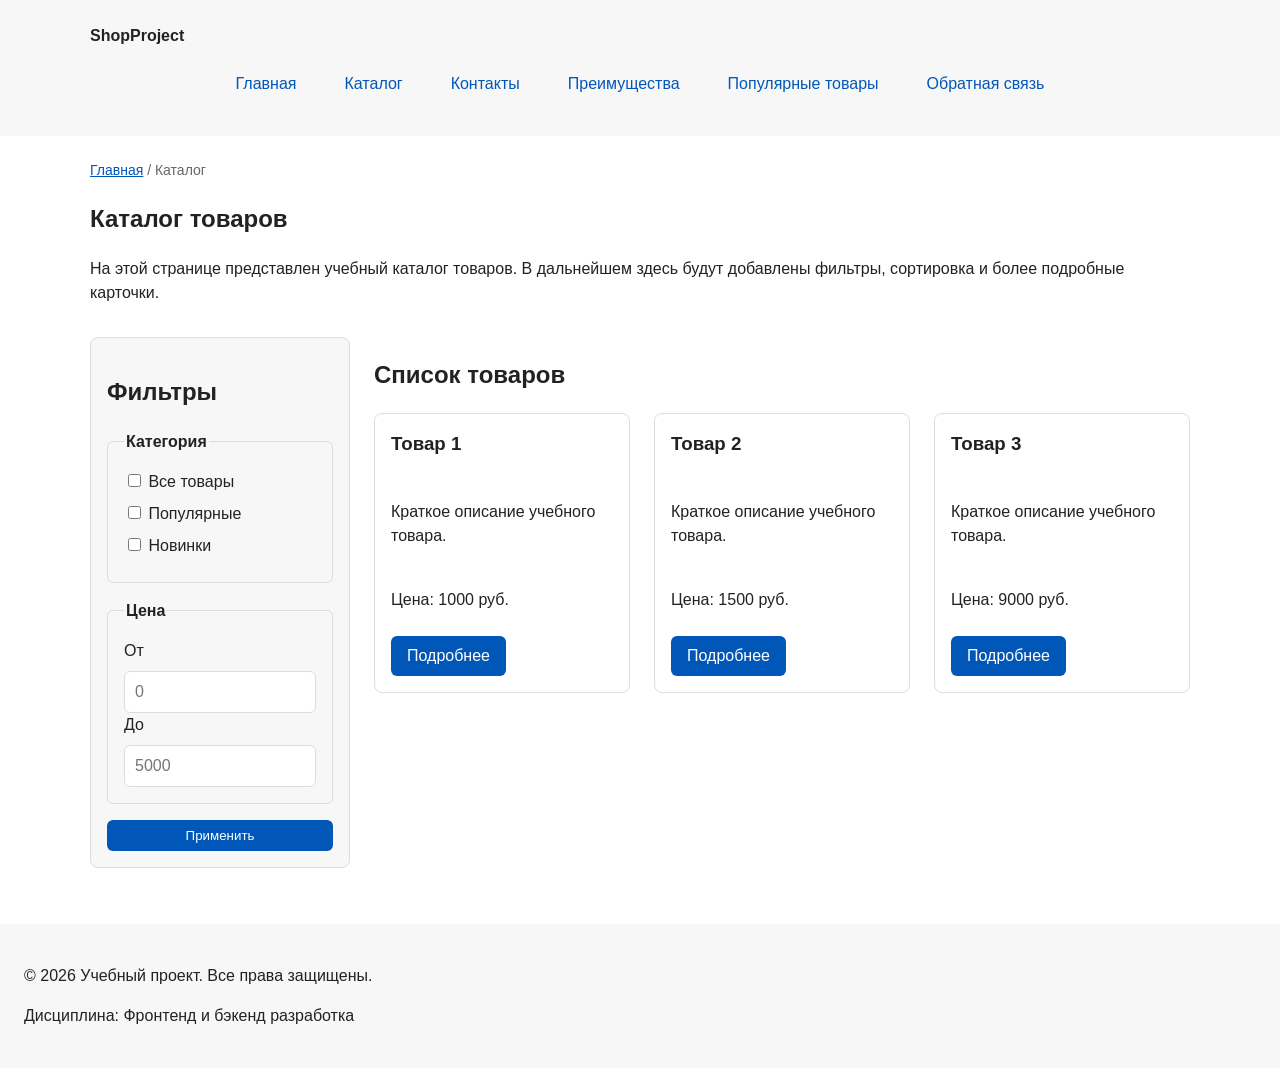
==== catalog.html @ d5ab9c51 "b6 completed" ====
<!doctype html>
<html lang="ru">
  <head>
    <meta charset="UTF-8" />
    <meta name="viewport" content="width=device-width, initial-scale=1.0" />
    <meta
      name="description"
      content="Каталог товаров учебного интернет-магазина."
    />
    <title>Каталог товаров — Учебный интернет-магазин</title>
    <link rel="stylesheet" href="css/style.css" />
  </head>
  <body>
    <header>
      <div class="site-header">
        <a class="site-logo" href="index.html">ShopProject</a>

        <nav class="site-nav" aria-label="Основная навигация">
          <ul class="site-nav__list">
            <li><a href="index.html">Главная</a></li>
            <li><a href="catalog.html">Каталог</a></li>
            <li><a href="contacts.html">Контакты</a></li>
            <li><a href="index.html#advantages">Преимущества</a></li>
            <li><a href="index.html#popular">Популярные товары</a></li>
            <li><a href="index.html#contacts">Обратная связь</a></li>
          </ul>
        </nav>
      </div>
    </header>

    <main>
      <nav class="breadcrumbs" aria-label="Хлебные крошки">
        <a href="index.html">Главная</a>
        <span>Каталог</span>
      </nav>

      <section class="section">
        <h1>Каталог товаров</h1>
        <p>
          На этой странице представлен учебный каталог товаров. В дальнейшем
          здесь будут добавлены фильтры, сортировка и более подробные карточки.
        </p>
      </section>

      <section class="catalog-layout">
        <aside class="catalog-filters">
          <h2>Фильтры</h2>

          <form class="filters-form" action="#" method="get">
            <fieldset>
              <legend>Категория</legend>

              <label>
                <input type="checkbox" name="category" value="all" />
                Все товары
              </label>

              <label>
                <input type="checkbox" name="category" value="popular" />
                Популярные
              </label>

              <label>
                <input type="checkbox" name="category" value="new" />
                Новинки
              </label>
            </fieldset>

            <fieldset>
              <legend>Цена</legend>

              <label for="price-from">От</label>
              <input
                id="price-from"
                name="price-from"
                type="number"
                min="0"
                placeholder="0"
              />

              <label for="price-to">До</label>
              <input
                id="price-to"
                name="price-to"
                type="number"
                min="0"
                placeholder="5000"
              />
            </fieldset>

            <button class="button" type="submit">Применить</button>
          </form>
        </aside>

        <section class="catalog-products">
          <h2>Список товаров</h2>

          <div class="products-grid">
            <article class="product-card">
              <h3>Товар 1</h3>
              <p>Краткое описание учебного товара.</p>
              <p>Цена: 1000 руб.</p>
              <a class="button" href="index.html#popular">Подробнее</a>
            </article>

            <article class="product-card">
              <h3>Товар 2</h3>
              <p>Краткое описание учебного товара.</p>
              <p>Цена: 1500 руб.</p>
              <a class="button" href="index.html#popular">Подробнее</a>
            </article>

            <article class="product-card">
              <h3>Товар 3</h3>
              <p>Краткое описание учебного товара.</p>
              <p>Цена: 9000 руб.</p>
              <a class="button" href="index.html#popular">Подробнее</a>
            </article>
          </div>
        </section>
      </section>
    </main>

    <footer>
      <p>&copy; 2026 Учебный проект. Все права защищены.</p>
      <p>Дисциплина: Фронтенд и бэкенд разработка</p>
    </footer>
  </body>
</html>
---- css/style.css ----
/* ===============================
   1. Переменные проекта
   =============================== */
:root {
  /* Основные цвета проекта */
  --color-bg: #ffffff;
  --color-text: #222222;
  --color-muted: #666666;
  --color-primary: #0057b8;
  --color-primary-dark: #003f86;
  --color-border: #dddddd;
  --color-surface: #f7f7f7;
  --color-surface-accent: #eef5ff;
  --color-danger: #b00020;
  --color-success: #168a2f;
  --color-success-bg: #eefaf0;
  --color-white: #ffffff;

  /* Отступы */
  --space-xs: 4px;
  --space-sm: 8px;
  --space-md: 16px;
  --space-lg: 24px;
  --space-xl: 32px;

  /* Скругления */
  --radius-sm: 6px;
  --radius-md: 8px;
  --radius-lg: 12px;

  /* Размеры */
  --container-width: 1100px;
}
/* ===============================
   2. Базовые стили
   =============================== */

* {
  box-sizing: border-box;
}

body {
  margin: 0;
  font-family: Arial, sans-serif;
  line-height: 1.5;
  color: var(--color-text);
  background-color: var(--color-bg);
}

html {
  scroll-behavior: smooth;
}

/* ===============================
   3. Общие элементы интерфейса
   =============================== */
header,
main,
footer {
  padding: var(--space-lg);
}

header,
footer {
  background-color: var(--color-surface);
}

a {
  color: var(--color-primary);
}

a:hover {
  color: var(--color-primary-dark);
}

a:focus-visible {
  outline: 2px solid var(--color-primary);
  outline-offset: 3px;
}

.button {
  display: inline-block;
  padding: var(--space-sm) var(--space-md);
  color: var(--color-white);
  background-color: var(--color-primary);
  text-decoration: none;
  border: none;
  border-radius: var(--radius-sm);
  cursor: pointer;
}

.button:hover {
  background-color: var(--color-primary-dark);
}

.button:focus-visible {
  outline: 2px solid var(--color-primary);
  outline-offset: 3px;
}

.button:disabled {
  opacity: 0.6;
  cursor: not-allowed;
}

.site-header {
  max-width: var(--container-width);
  margin: 0 auto;
  border-radius: var(--radius-lg);
}

.site-logo {
  font-weight: bold;
  text-decoration: none;
  color: var(--color-text);
}

.site-nav__list {
  display: flex;
  flex-wrap: wrap;
  justify-content: center;
  align-items: center;
  gap: var(--space-md);
  padding: 0;
  margin: var(--space-md) 0 0;
  list-style: none;
}

.site-nav__list li {
  margin-bottom: var(--space-sm);
}

.site-nav__list a {
  display: inline-block;
  padding: var(--space-sm) var(--space-md);
  color: var(--color-primary);
  text-decoration: none;
  border-radius: var(--radius-sm);
}

.site-nav__list a:hover {
  color: var(--color-white);
  background-color: var(--color-primary);
}

.breadcrumbs {
  max-width: var(--container-width);
  margin: 0 auto var(--space-md);
  font-size: 14px;
  color: var(--color-muted);
}

.breadcrumbs a {
  color: var(--color-primary);
}

.breadcrumbs span::before {
  content: " / ";
  color: var(--color-muted);
}

:target {
  outline: 2px dashed var(--color-primary);
  outline-offset: 4px;
}

.products-grid {
  display: grid;
  grid-template-columns: repeat(3, 1fr);
  gap: var(--space-lg);
}

/* ===============================
   4. Компоненты страницы
   =============================== */
.hero {
  max-width: var(--container-width);
  margin: 0 auto var(--space-xl);
  padding: var(--space-xl) var(--space-lg);
  background-color: var(--color-surface-accent);
  border-radius: var(--radius-lg);
}

.section {
  max-width: var(--container-width);
  margin: 0 auto var(--space-xl);
}

.section h2 {
  margin-top: 0;
}

.product-card {
  display: flex;
  flex-direction: column;
  gap: var(--space-sm);
  margin-bottom: 0;
  padding: var(--space-md);
  border: 1px solid var(--color-border);
  border-radius: var(--radius-md);
  background-color: var(--color-bg);
}

.product-card .button {
  margin-top: auto;
  align-self: flex-start;
}

.product-card:hover {
  border-color: var(--color-primary);
}

.product-card h3 {
  margin-top: 0;
}

.aside-info {
  max-width: var(--container-width);
  margin: 0 auto var(--space-xl);
  padding: var(--space-md);
  border-left: 4px solid var(--color-primary);
  background-color: var(--color-surface);
}

.catalog-layout {
  max-width: var(--container-width);
  margin: 0 auto var(--space-xl);
  display: grid;
  grid-template-columns: 260px 1fr;
  grid-template-areas: "filters products";
  gap: var(--space-lg);
}

.catalog-filters {
  grid-area: filters;
  padding: var(--space-md);
  border: 1px solid var(--color-border);
  border-radius: var(--radius-md);
  background-color: var(--color-surface);
}

.catalog-products {
  grid-area: products;
}

.filters-form {
  display: grid;
  gap: var(--space-md);
}

.filters-form fieldset {
  margin: 0;
  padding: var(--space-md);
  border: 1px solid var(--color-border);
  border-radius: var(--radius-sm);
}

.filters-form legend {
  font-weight: 700;
}

.filters-form label {
  display: block;
  margin-bottom: var(--space-sm);
}

.filters-form input[type="number"] {
  width: 100%;
  padding: 8px 10px;
  border: 1px solid var(--color-border);
  border-radius: var(--radius-sm);
  font: inherit;
}
/* ===============================
   5. Форма и модальное окно
   =============================== */

.order-dialog {
  width: min(100% - 32px, 560px);
  padding: var(--space-lg);
  border: none;
  border-radius: var(--radius-lg);
}

.order-dialog::backdrop {
  background-color: rgba(0, 0, 0, 0.5);
}

.form-field {
  margin-bottom: var(--space-md);
}

.form-field label {
  display: block;
  margin-bottom: var(--space-xs);
}

.form-field input,
.form-field select,
.form-field textarea {
  width: 100%;
  padding: 10px 12px;
  border: 1px solid var(--color-border);
  border-radius: var(--radius-sm);
  font: inherit;
}

.form-field input[type="checkbox"] {
  width: auto;
}

.form-field small {
  display: block;
  margin-top: var(--space-xs);
  color: var(--color-muted);
}

.form-field input:hover,
.form-field select:hover,
.form-field textarea:hover {
  border-color: var(--color-primary);
}

.form-field input:focus-visible,
.form-field select:focus-visible,
.form-field textarea:focus-visible,
.form-actions button:focus-visible {
  outline: 2px solid var(--color-primary);
  outline-offset: 3px;
}

[aria-invalid="true"] {
  border-color: var(--color-danger);
}

.success-message {
  max-width: var(--container-width);
  margin: var(--space-lg) auto;
  padding: var(--space-md);
  border-left: 4px solid var(--color-success);
  background-color: var(--color-success-bg);
}
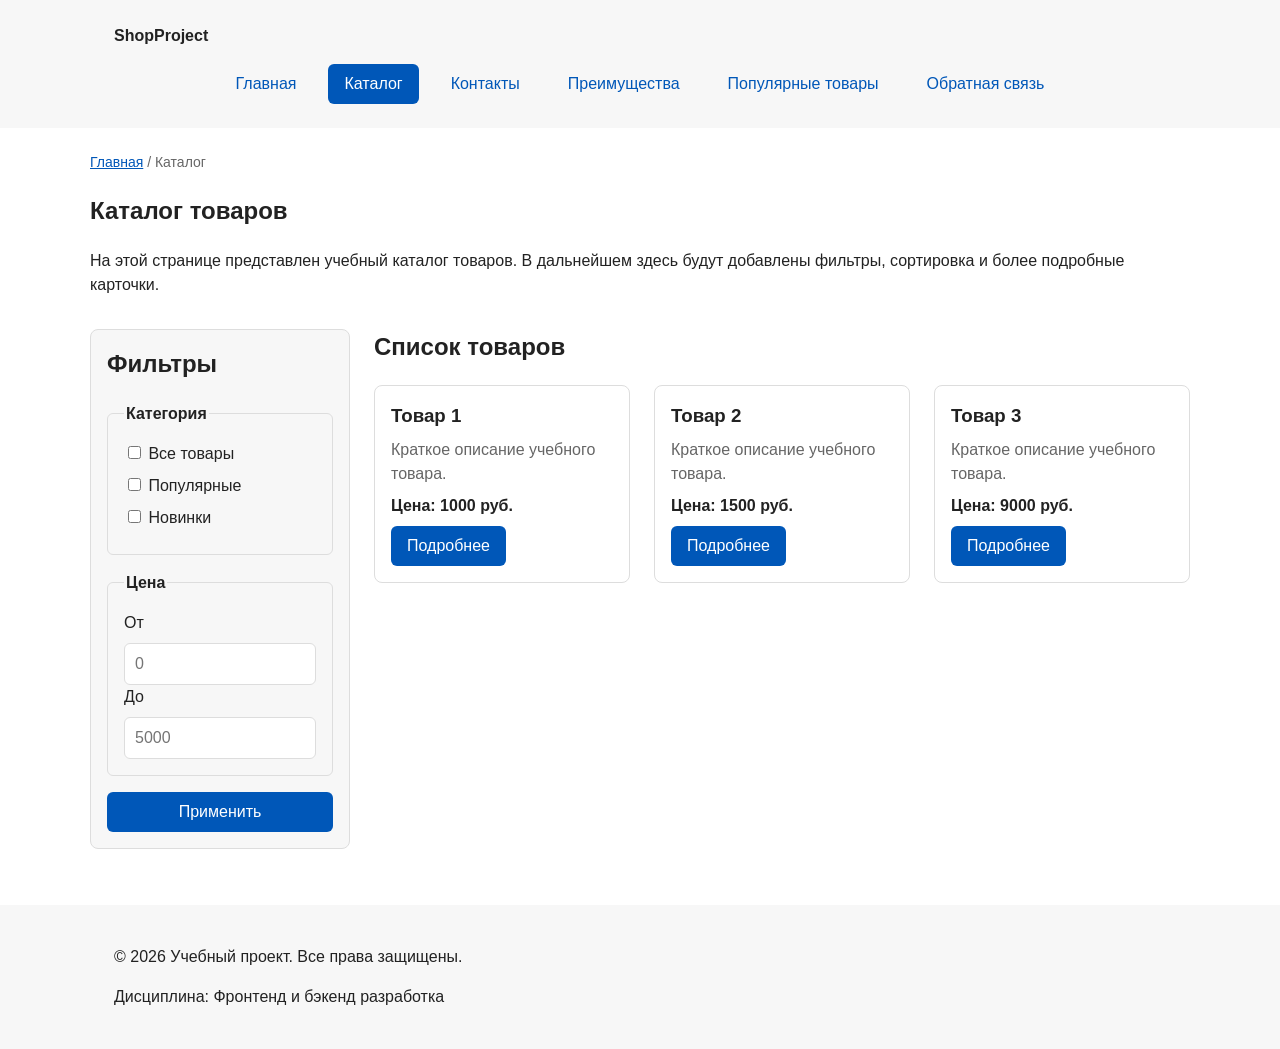
==== commit f17dc317: "b7 completed" ====
--- a/catalog.html
+++ b/catalog.html
@@ -11,27 +11,51 @@
     <link rel="stylesheet" href="css/style.css" />
   </head>
   <body>
-    <header>
-      <div class="site-header">
-        <a class="site-logo" href="index.html">ShopProject</a>
+    <header class="site-header">
+      <div class="site-header__inner">
+        <a class="site-header__logo" href="index.html">ShopProject</a>
 
         <nav class="site-nav" aria-label="Основная навигация">
           <ul class="site-nav__list">
-            <li><a href="index.html">Главная</a></li>
-            <li><a href="catalog.html">Каталог</a></li>
-            <li><a href="contacts.html">Контакты</a></li>
-            <li><a href="index.html#advantages">Преимущества</a></li>
-            <li><a href="index.html#popular">Популярные товары</a></li>
-            <li><a href="index.html#contacts">Обратная связь</a></li>
+            <li class="site-nav__item">
+              <a class="site-nav__link" href="index.html">Главная</a>
+            </li>
+            <li class="site-nav__item">
+              <a
+                class="site-nav__link site-nav__link--active"
+                href="catalog.html"
+                aria-current="page"
+                >Каталог</a
+              >
+            </li>
+            <li class="site-nav__item">
+              <a class="site-nav__link" href="contacts.html">Контакты</a>
+            </li>
+            <li class="site-nav__item">
+              <a class="site-nav__link" href="index.html#advantages"
+                >Преимущества</a
+              >
+            </li>
+            <li class="site-nav__item">
+              <a class="site-nav__link" href="index.html#popular"
+                >Популярные товары</a
+              >
+            </li>
+            <li class="site-nav__item">
+              <a class="site-nav__link" href="index.html#contacts"
+                >Обратная связь</a
+              >
+            </li>
           </ul>
         </nav>
       </div>
     </header>
 
     <main>
+      <!-- Блок breadcrumbs -->
       <nav class="breadcrumbs" aria-label="Хлебные крошки">
-        <a href="index.html">Главная</a>
-        <span>Каталог</span>
+        <a class="breadcrumbs__link" href="index.html">Главная</a>
+        <span class="breadcrumbs__current">Каталог</span>
       </nav>
 
       <section class="section">
@@ -42,35 +66,38 @@
         </p>
       </section>
 
+      <!-- Блок catalog-layout -->
       <section class="catalog-layout">
+        <!-- Блок catalog-filters -->
         <aside class="catalog-filters">
-          <h2>Фильтры</h2>
+          <h2 class="catalog-filters__title">Фильтры</h2>
 
-          <form class="filters-form" action="#" method="get">
-            <fieldset>
-              <legend>Категория</legend>
+          <form class="catalog-filters__form" action="#" method="get">
+            <fieldset class="catalog-filters__group">
+              <legend class="catalog-filters__legend">Категория</legend>
 
-              <label>
+              <label class="catalog-filters__label">
                 <input type="checkbox" name="category" value="all" />
                 Все товары
               </label>
 
-              <label>
+              <label class="catalog-filters__label">
                 <input type="checkbox" name="category" value="popular" />
                 Популярные
               </label>
 
-              <label>
+              <label class="catalog-filters__label">
                 <input type="checkbox" name="category" value="new" />
                 Новинки
               </label>
             </fieldset>
 
-            <fieldset>
-              <legend>Цена</legend>
+            <fieldset class="catalog-filters__group">
+              <legend class="catalog-filters__legend">Цена</legend>
 
-              <label for="price-from">От</label>
+              <label class="catalog-filters__label" for="price-from">От</label>
               <input
+                class="catalog-filters__input"
                 id="price-from"
                 name="price-from"
                 type="number"
@@ -78,8 +105,9 @@
                 placeholder="0"
               />
 
-              <label for="price-to">До</label>
+              <label class="catalog-filters__label" for="price-to">До</label>
               <input
+                class="catalog-filters__input"
                 id="price-to"
                 name="price-to"
                 type="number"
@@ -88,42 +116,64 @@
               />
             </fieldset>
 
-            <button class="button" type="submit">Применить</button>
+            <button class="button button--primary" type="submit">
+              Применить
+            </button>
           </form>
         </aside>
 
         <section class="catalog-products">
-          <h2>Список товаров</h2>
+          <h2 class="section__title">Список товаров</h2>
 
           <div class="products-grid">
             <article class="product-card">
-              <h3>Товар 1</h3>
-              <p>Краткое описание учебного товара.</p>
-              <p>Цена: 1000 руб.</p>
-              <a class="button" href="index.html#popular">Подробнее</a>
+              <h3 class="product-card__title">Товар 1</h3>
+              <p class="product-card__description">
+                Краткое описание учебного товара.
+              </p>
+              <p class="product-card__price">Цена: 1000 руб.</p>
+              <a
+                class="button button--primary product-card__button"
+                href="index.html#popular"
+                >Подробнее</a
+              >
             </article>
 
             <article class="product-card">
-              <h3>Товар 2</h3>
-              <p>Краткое описание учебного товара.</p>
-              <p>Цена: 1500 руб.</p>
-              <a class="button" href="index.html#popular">Подробнее</a>
+              <h3 class="product-card__title">Товар 2</h3>
+              <p class="product-card__description">
+                Краткое описание учебного товара.
+              </p>
+              <p class="product-card__price">Цена: 1500 руб.</p>
+              <a
+                class="button button--primary product-card__button"
+                href="index.html#popular"
+                >Подробнее</a
+              >
             </article>
 
             <article class="product-card">
-              <h3>Товар 3</h3>
-              <p>Краткое описание учебного товара.</p>
-              <p>Цена: 9000 руб.</p>
-              <a class="button" href="index.html#popular">Подробнее</a>
+              <h3 class="product-card__title">Товар 3</h3>
+              <p class="product-card__description">
+                Краткое описание учебного товара.
+              </p>
+              <p class="product-card__price">Цена: 9000 руб.</p>
+              <a
+                class="button button--primary product-card__button"
+                href="index.html#popular"
+                >Подробнее</a
+              >
             </article>
           </div>
         </section>
       </section>
     </main>
 
-    <footer>
-      <p>&copy; 2026 Учебный проект. Все права защищены.</p>
-      <p>Дисциплина: Фронтенд и бэкенд разработка</p>
+    <footer class="site-footer">
+      <div class="site-footer__inner">
+        <p>&copy; 2026 Учебный проект. Все права защищены.</p>
+        <p>Дисциплина: Фронтенд и бэкенд разработка</p>
+      </div>
     </footer>
   </body>
 </html>
--- a/css/style.css
+++ b/css/style.css
@@ -31,12 +31,16 @@
   /* Размеры */
   --container-width: 1100px;
 }
+
 /* ===============================
    2. Базовые стили
    =============================== */
-
 * {
   box-sizing: border-box;
+}
+
+html {
+  scroll-behavior: smooth;
 }
 
 body {
@@ -47,22 +51,8 @@
   background-color: var(--color-bg);
 }
 
-html {
-  scroll-behavior: smooth;
-}
-
-/* ===============================
-   3. Общие элементы интерфейса
-   =============================== */
-header,
-main,
-footer {
+main {
   padding: var(--space-lg);
-}
-
-header,
-footer {
-  background-color: var(--color-surface);
 }
 
 a {
@@ -78,19 +68,47 @@
   outline-offset: 3px;
 }
 
+:target {
+  outline: 2px dashed var(--color-primary);
+  outline-offset: 4px;
+}
+
+[aria-invalid="true"] {
+  border-color: var(--color-danger);
+}
+
+/* ===============================
+   3. Блок button
+   =============================== */
 .button {
   display: inline-block;
   padding: var(--space-sm) var(--space-md);
+  border: none;
+  border-radius: var(--radius-sm);
+  font: inherit;
+  text-decoration: none;
+  cursor: pointer;
+}
+
+.button--primary {
   color: var(--color-white);
   background-color: var(--color-primary);
-  text-decoration: none;
-  border: none;
-  border-radius: var(--radius-sm);
-  cursor: pointer;
-}
-
-.button:hover {
+}
+
+.button--primary:hover {
+  color: var(--color-white);
   background-color: var(--color-primary-dark);
+}
+
+.button--secondary {
+  color: var(--color-primary);
+  background-color: transparent;
+  border: 1px solid var(--color-primary);
+}
+
+.button--secondary:hover {
+  color: var(--color-white);
+  background-color: var(--color-primary);
 }
 
 .button:focus-visible {
@@ -98,23 +116,35 @@
   outline-offset: 3px;
 }
 
-.button:disabled {
+.button:disabled,
+.button--disabled {
   opacity: 0.6;
   cursor: not-allowed;
 }
 
+/* ===============================
+   4. Блок site-header
+   =============================== */
 .site-header {
+  background-color: var(--color-surface);
+}
+
+.site-header__inner {
   max-width: var(--container-width);
   margin: 0 auto;
+  padding: var(--space-lg);
   border-radius: var(--radius-lg);
 }
 
-.site-logo {
-  font-weight: bold;
+.site-header__logo {
+  font-weight: 700;
+  color: var(--color-text);
   text-decoration: none;
-  color: var(--color-text);
-}
-
+}
+
+/* ===============================
+   5. Блок site-nav
+   =============================== */
 .site-nav__list {
   display: flex;
   flex-wrap: wrap;
@@ -126,11 +156,7 @@
   list-style: none;
 }
 
-.site-nav__list li {
-  margin-bottom: var(--space-sm);
-}
-
-.site-nav__list a {
+.site-nav__link {
   display: inline-block;
   padding: var(--space-sm) var(--space-md);
   color: var(--color-primary);
@@ -138,11 +164,24 @@
   border-radius: var(--radius-sm);
 }
 
-.site-nav__list a:hover {
+.site-nav__link:hover {
   color: var(--color-white);
   background-color: var(--color-primary);
 }
 
+.site-nav__link:focus-visible {
+  outline: 2px solid var(--color-primary);
+  outline-offset: 3px;
+}
+
+.site-nav__link--active {
+  color: var(--color-white);
+  background-color: var(--color-primary);
+}
+
+/* ===============================
+   6. Блок breadcrumbs
+   =============================== */
 .breadcrumbs {
   max-width: var(--container-width);
   margin: 0 auto var(--space-md);
@@ -150,20 +189,50 @@
   color: var(--color-muted);
 }
 
-.breadcrumbs a {
+.breadcrumbs__link {
   color: var(--color-primary);
 }
 
-.breadcrumbs span::before {
+.breadcrumbs__current::before {
   content: " / ";
   color: var(--color-muted);
 }
 
-:target {
-  outline: 2px dashed var(--color-primary);
-  outline-offset: 4px;
-}
-
+/* ===============================
+   7. Блоки страницы: hero, section, aside-info
+   =============================== */
+.hero {
+  max-width: var(--container-width);
+  margin: 0 auto var(--space-xl);
+  padding: var(--space-xl) var(--space-lg);
+  background-color: var(--color-surface-accent);
+  border-radius: var(--radius-lg);
+}
+
+.section {
+  max-width: var(--container-width);
+  margin: 0 auto var(--space-xl);
+}
+
+.section__title {
+  margin-top: 0;
+}
+
+.aside-info {
+  max-width: var(--container-width);
+  margin: 0 auto var(--space-xl);
+  padding: var(--space-md);
+  border-left: 4px solid var(--color-primary);
+  background-color: var(--color-surface);
+}
+
+.aside-info__title {
+  margin-top: 0;
+}
+
+/* ===============================
+   8. Блок products-grid
+   =============================== */
 .products-grid {
   display: grid;
   grid-template-columns: repeat(3, 1fr);
@@ -171,57 +240,57 @@
 }
 
 /* ===============================
-   4. Компоненты страницы
-   =============================== */
-.hero {
-  max-width: var(--container-width);
-  margin: 0 auto var(--space-xl);
-  padding: var(--space-xl) var(--space-lg);
-  background-color: var(--color-surface-accent);
-  border-radius: var(--radius-lg);
-}
-
-.section {
-  max-width: var(--container-width);
-  margin: 0 auto var(--space-xl);
-}
-
-.section h2 {
-  margin-top: 0;
-}
-
+   9. Блок product-card
+   =============================== */
 .product-card {
   display: flex;
   flex-direction: column;
   gap: var(--space-sm);
-  margin-bottom: 0;
   padding: var(--space-md);
   border: 1px solid var(--color-border);
   border-radius: var(--radius-md);
   background-color: var(--color-bg);
 }
 
-.product-card .button {
+.product-card:hover {
+  border-color: var(--color-primary);
+}
+
+.product-card--featured {
+  border-color: var(--color-primary);
+}
+
+.product-card--discount {
+  border-color: var(--color-danger);
+}
+
+.product-card__title {
+  margin: 0;
+  color: var(--color-text);
+}
+
+.product-card__description {
+  margin: 0;
+  color: var(--color-muted);
+}
+
+.product-card__price {
+  margin: 0;
+  font-weight: 700;
+}
+
+.product-card--discount .product-card__price {
+  color: var(--color-danger);
+}
+
+.product-card__button {
   margin-top: auto;
   align-self: flex-start;
 }
 
-.product-card:hover {
-  border-color: var(--color-primary);
-}
-
-.product-card h3 {
-  margin-top: 0;
-}
-
-.aside-info {
-  max-width: var(--container-width);
-  margin: 0 auto var(--space-xl);
-  padding: var(--space-md);
-  border-left: 4px solid var(--color-primary);
-  background-color: var(--color-surface);
-}
-
+/* ===============================
+   10. Блок catalog-layout и catalog-filters
+   =============================== */
 .catalog-layout {
   max-width: var(--container-width);
   margin: 0 auto var(--space-xl);
@@ -239,42 +308,46 @@
   background-color: var(--color-surface);
 }
 
-.catalog-products {
-  grid-area: products;
-}
-
-.filters-form {
+.catalog-filters__title {
+  margin-top: 0;
+}
+
+.catalog-filters__form {
   display: grid;
   gap: var(--space-md);
 }
 
-.filters-form fieldset {
+.catalog-filters__group {
   margin: 0;
   padding: var(--space-md);
   border: 1px solid var(--color-border);
   border-radius: var(--radius-sm);
 }
 
-.filters-form legend {
+.catalog-filters__legend {
   font-weight: 700;
 }
 
-.filters-form label {
+.catalog-filters__label {
   display: block;
   margin-bottom: var(--space-sm);
 }
 
-.filters-form input[type="number"] {
+.catalog-filters__input {
   width: 100%;
   padding: 8px 10px;
   border: 1px solid var(--color-border);
   border-radius: var(--radius-sm);
   font: inherit;
 }
-/* ===============================
-   5. Форма и модальное окно
-   =============================== */
-
+
+.catalog-products {
+  grid-area: products;
+}
+
+/* ===============================
+   11. Блок order-dialog
+   =============================== */
 .order-dialog {
   width: min(100% - 32px, 560px);
   padding: var(--space-lg);
@@ -286,18 +359,25 @@
   background-color: rgba(0, 0, 0, 0.5);
 }
 
-.form-field {
+.order-dialog__title {
+  margin-top: 0;
+}
+
+/* ===============================
+   12. Блок order-form
+   =============================== */
+.order-form__field {
   margin-bottom: var(--space-md);
 }
 
-.form-field label {
+.order-form__label {
   display: block;
   margin-bottom: var(--space-xs);
 }
 
-.form-field input,
-.form-field select,
-.form-field textarea {
+.order-form__input,
+.order-form__select,
+.order-form__textarea {
   width: 100%;
   padding: 10px 12px;
   border: 1px solid var(--color-border);
@@ -305,34 +385,38 @@
   font: inherit;
 }
 
-.form-field input[type="checkbox"] {
+.order-form__input[type="checkbox"] {
   width: auto;
 }
 
-.form-field small {
+.order-form__hint {
   display: block;
   margin-top: var(--space-xs);
   color: var(--color-muted);
 }
 
-.form-field input:hover,
-.form-field select:hover,
-.form-field textarea:hover {
+.order-form__input:hover,
+.order-form__select:hover,
+.order-form__textarea:hover {
   border-color: var(--color-primary);
 }
 
-.form-field input:focus-visible,
-.form-field select:focus-visible,
-.form-field textarea:focus-visible,
-.form-actions button:focus-visible {
+.order-form__input:focus-visible,
+.order-form__select:focus-visible,
+.order-form__textarea:focus-visible {
   outline: 2px solid var(--color-primary);
   outline-offset: 3px;
 }
 
-[aria-invalid="true"] {
-  border-color: var(--color-danger);
-}
-
+.order-form__actions {
+  display: flex;
+  gap: var(--space-md);
+  margin-top: var(--space-lg);
+}
+
+/* ===============================
+   13. Блок success-message
+   =============================== */
 .success-message {
   max-width: var(--container-width);
   margin: var(--space-lg) auto;
@@ -340,3 +424,16 @@
   border-left: 4px solid var(--color-success);
   background-color: var(--color-success-bg);
 }
+
+/* ===============================
+   14. Блок site-footer
+   =============================== */
+.site-footer {
+  background-color: var(--color-surface);
+}
+
+.site-footer__inner {
+  max-width: var(--container-width);
+  margin: 0 auto;
+  padding: var(--space-lg);
+}
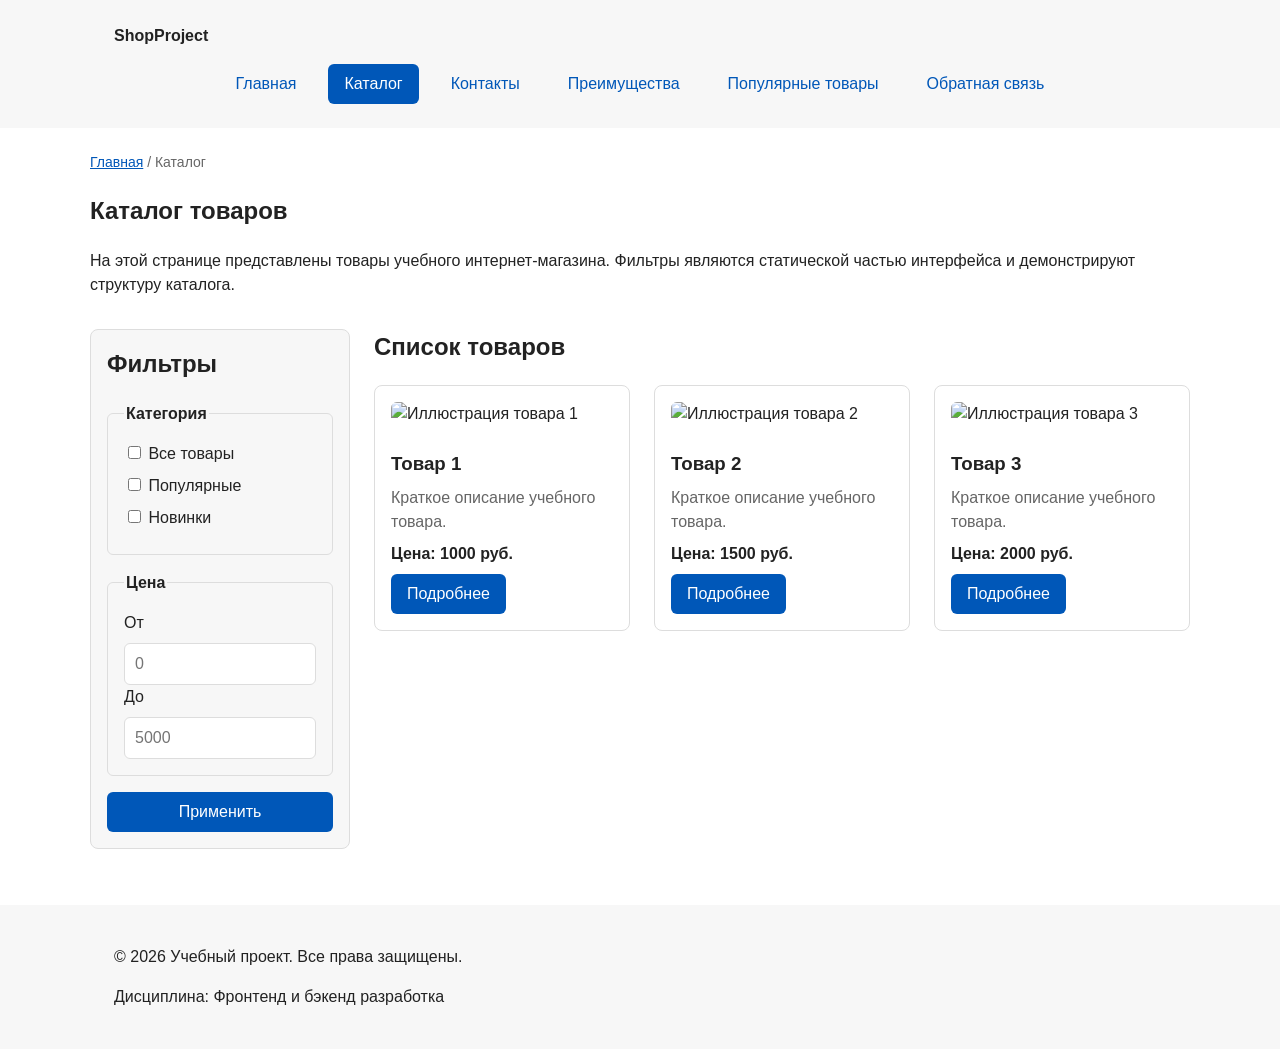
==== commit 318f548f: "b8 completed" ====
--- a/catalog.html
+++ b/catalog.html
@@ -37,7 +37,7 @@
               >
             </li>
             <li class="site-nav__item">
-              <a class="site-nav__link" href="index.html#popular"
+              <a class="site-nav__link" href="product.html"
                 >Популярные товары</a
               >
             </li>
@@ -61,8 +61,9 @@
       <section class="section">
         <h1>Каталог товаров</h1>
         <p>
-          На этой странице представлен учебный каталог товаров. В дальнейшем
-          здесь будут добавлены фильтры, сортировка и более подробные карточки.
+          На этой странице представлены товары учебного интернет-магазина.
+          Фильтры являются статической частью интерфейса и демонстрируют
+          структуру каталога.
         </p>
       </section>
 
@@ -127,6 +128,11 @@
 
           <div class="products-grid">
             <article class="product-card">
+              <img
+                class="product-card__image"
+                src="images/product-1.svg"
+                alt="Иллюстрация товара 1"
+              />
               <h3 class="product-card__title">Товар 1</h3>
               <p class="product-card__description">
                 Краткое описание учебного товара.
@@ -134,12 +140,17 @@
               <p class="product-card__price">Цена: 1000 руб.</p>
               <a
                 class="button button--primary product-card__button"
-                href="index.html#popular"
+                href="product.html"
                 >Подробнее</a
               >
             </article>
 
             <article class="product-card">
+              <img
+                class="product-card__image"
+                src="images/product-2.svg"
+                alt="Иллюстрация товара 2"
+              />
               <h3 class="product-card__title">Товар 2</h3>
               <p class="product-card__description">
                 Краткое описание учебного товара.
@@ -147,20 +158,25 @@
               <p class="product-card__price">Цена: 1500 руб.</p>
               <a
                 class="button button--primary product-card__button"
-                href="index.html#popular"
+                href="product.html"
                 >Подробнее</a
               >
             </article>
 
             <article class="product-card">
+              <img
+                class="product-card__image"
+                src="images/product-3.svg"
+                alt="Иллюстрация товара 3"
+              />
               <h3 class="product-card__title">Товар 3</h3>
               <p class="product-card__description">
                 Краткое описание учебного товара.
               </p>
-              <p class="product-card__price">Цена: 9000 руб.</p>
+              <p class="product-card__price">Цена: 2000 руб.</p>
               <a
                 class="button button--primary product-card__button"
-                href="index.html#popular"
+                href="product.html"
                 >Подробнее</a
               >
             </article>
--- a/css/style.css
+++ b/css/style.css
@@ -437,3 +437,194 @@
   margin: 0 auto;
   padding: var(--space-lg);
 }
+
+/* ===============================
+   15. Позиционирование и бейджи
+   =============================== */
+.product-card {
+  position: relative;
+}
+
+.product-card__image {
+  display: block;
+  width: 100%;
+  height: auto;
+  margin-bottom: var(--space-md);
+  border-radius: var(--radius-sm);
+}
+
+.product-card__link {
+  display: inline-block;
+  margin-top: var(--space-sm);
+}
+
+.product-card--featured::before {
+  content: "Популярный";
+  position: absolute;
+  top: 12px;
+  right: 12px;
+  z-index: 1;
+  padding: 4px 8px;
+  border-radius: 999px;
+  color: var(--color-white);
+  background-color: var(--color-primary);
+  font-size: 12px;
+  font-weight: 700;
+}
+
+.product-detail {
+  display: grid;
+  grid-template-columns: minmax(280px, 1fr) minmax(280px, 1fr);
+  gap: var(--space-xl);
+  align-items: center;
+}
+
+.product-detail__visual {
+  overflow: hidden;
+  border: 1px solid var(--color-border);
+  border-radius: var(--radius-lg);
+  background-color: var(--color-surface-accent);
+}
+
+.product-detail__image {
+  display: block;
+  width: 100%;
+  height: auto;
+}
+
+.product-detail__category {
+  margin: 0 0 var(--space-sm);
+  color: var(--color-primary);
+  font-weight: 700;
+}
+
+.product-detail__title {
+  margin-top: 0;
+}
+
+.product-detail__description {
+  color: var(--color-muted);
+}
+
+.product-detail__price {
+  margin: var(--space-lg) 0;
+  font-size: 28px;
+  font-weight: 700;
+}
+
+.table-wrapper {
+  overflow-x: auto;
+}
+
+.characteristics-table {
+  width: 100%;
+  border-collapse: collapse;
+  background-color: var(--color-bg);
+}
+
+.characteristics-table caption {
+  margin-bottom: var(--space-sm);
+  text-align: left;
+  font-weight: 700;
+}
+
+.characteristics-table th,
+.characteristics-table td {
+  padding: var(--space-md);
+  border: 1px solid var(--color-border);
+  text-align: left;
+}
+
+.characteristics-table thead th {
+  background-color: var(--color-surface);
+}
+
+.characteristics-table tbody th {
+  width: 40%;
+  background-color: var(--color-surface-accent);
+}
+
+.product-note {
+  padding: var(--space-lg);
+  border-left: 4px solid var(--color-primary);
+  background-color: var(--color-surface);
+}
+
+.product-note__list {
+  margin-bottom: 0;
+}
+
+.order-page {
+  max-width: 820px;
+}
+
+.order-page__intro {
+  margin-bottom: var(--space-lg);
+}
+
+.order-form--page {
+  padding: var(--space-xl);
+  border: 1px solid var(--color-border);
+  border-radius: var(--radius-lg);
+  background-color: var(--color-surface);
+}
+
+.order-form__grid {
+  display: grid;
+  grid-template-columns: repeat(2, minmax(0, 1fr));
+  gap: 0 var(--space-lg);
+}
+
+.contacts-list {
+  display: grid;
+  gap: var(--space-md);
+  padding-left: 20px;
+}
+
+/* ===============================
+   16. Адаптивность
+   =============================== */
+@media (max-width: 800px) {
+  .products-grid {
+    grid-template-columns: 1fr 1fr;
+  }
+
+  .catalog-layout {
+    grid-template-columns: 1fr;
+    grid-template-areas:
+      "filters"
+      "products";
+  }
+
+  .product-detail {
+    grid-template-columns: 1fr;
+  }
+}
+
+@media (max-width: 560px) {
+  main {
+    padding: var(--space-md);
+  }
+
+  .products-grid,
+  .order-form__grid {
+    grid-template-columns: 1fr;
+  }
+
+  .site-nav__list {
+    justify-content: flex-start;
+  }
+
+  .order-form--page {
+    padding: var(--space-md);
+  }
+
+  .order-form__actions {
+    flex-direction: column;
+  }
+
+  .order-form__actions .button {
+    width: 100%;
+    text-align: center;
+  }
+}
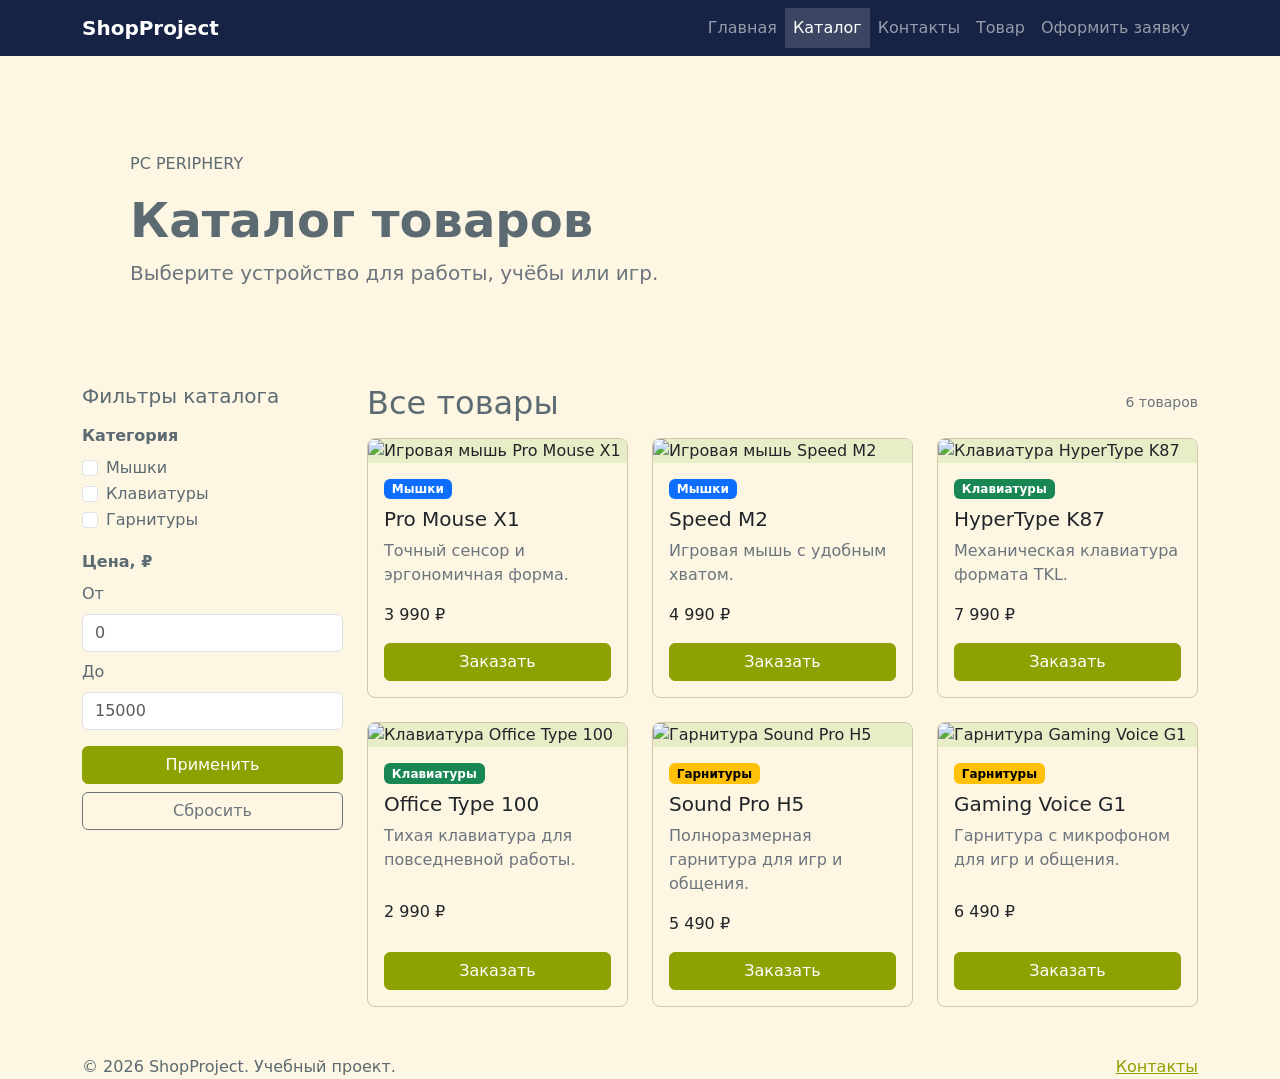
==== commit 44539b74: "k2 completed" ====
--- a/catalog.html
+++ b/catalog.html
@@ -1,195 +1,454 @@
 <!doctype html>
 <html lang="ru">
   <head>
-    <meta charset="UTF-8" />
-    <meta name="viewport" content="width=device-width, initial-scale=1.0" />
+    <meta charset="utf-8" />
+    <meta name="viewport" content="width=device-width, initial-scale=1" />
     <meta
       name="description"
-      content="Каталог товаров учебного интернет-магазина."
+      content="Каталог компьютерной периферии ShopProject."
     />
-    <title>Каталог товаров — Учебный интернет-магазин</title>
-    <link rel="stylesheet" href="css/style.css" />
+    <title>Каталог — ShopProject</title>
+    <link
+      href="https://cdn.jsdelivr.net/npm/bootstrap@5.3.3/dist/css/bootstrap.min.css"
+      rel="stylesheet"
+    />
+    <link rel="stylesheet" href="css/custom.css" />
+    <script
+      src="https://cdn.jsdelivr.net/npm/bootstrap@5.3.3/dist/js/bootstrap.bundle.min.js"
+      defer
+    ></script>
+    <script src="js/main.js" defer></script>
   </head>
   <body>
-    <header class="site-header">
-      <div class="site-header__inner">
-        <a class="site-header__logo" href="index.html">ShopProject</a>
-
-        <nav class="site-nav" aria-label="Основная навигация">
-          <ul class="site-nav__list">
-            <li class="site-nav__item">
-              <a class="site-nav__link" href="index.html">Главная</a>
+    <header class="navbar navbar-expand-lg navbar-dark shop-navbar sticky-top">
+      <div class="container">
+        <a class="navbar-brand fw-bold" href="index.html">ShopProject</a
+        ><button
+          class="navbar-toggler"
+          type="button"
+          data-bs-toggle="collapse"
+          data-bs-target="#mainNavigation"
+          aria-controls="mainNavigation"
+          aria-expanded="false"
+          aria-label="Открыть меню"
+        >
+          <span class="navbar-toggler-icon"></span>
+        </button>
+        <nav
+          class="collapse navbar-collapse"
+          id="mainNavigation"
+          aria-label="Основная навигация"
+        >
+          <ul class="navbar-nav ms-auto">
+            <li class="nav-item">
+              <a class="nav-link" href="index.html">Главная</a>
             </li>
-            <li class="site-nav__item">
-              <a
-                class="site-nav__link site-nav__link--active"
-                href="catalog.html"
-                aria-current="page"
+            <li class="nav-item">
+              <a class="nav-link active" aria-current="page" href="catalog.html"
                 >Каталог</a
               >
             </li>
-            <li class="site-nav__item">
-              <a class="site-nav__link" href="contacts.html">Контакты</a>
+            <li class="nav-item">
+              <a class="nav-link" href="contacts.html">Контакты</a>
             </li>
-            <li class="site-nav__item">
-              <a class="site-nav__link" href="index.html#advantages"
-                >Преимущества</a
-              >
+            <li class="nav-item">
+              <a class="nav-link" href="product.html">Товар</a>
             </li>
-            <li class="site-nav__item">
-              <a class="site-nav__link" href="product.html"
-                >Популярные товары</a
-              >
-            </li>
-            <li class="site-nav__item">
-              <a class="site-nav__link" href="index.html#contacts"
-                >Обратная связь</a
-              >
+            <li class="nav-item">
+              <a class="nav-link" href="order.html">Оформить заявку</a>
             </li>
           </ul>
         </nav>
       </div>
     </header>
-
-    <main>
-      <!-- Блок breadcrumbs -->
-      <nav class="breadcrumbs" aria-label="Хлебные крошки">
-        <a class="breadcrumbs__link" href="index.html">Главная</a>
-        <span class="breadcrumbs__current">Каталог</span>
-      </nav>
-
-      <section class="section">
-        <h1>Каталог товаров</h1>
-        <p>
-          На этой странице представлены товары учебного интернет-магазина.
-          Фильтры являются статической частью интерфейса и демонстрируют
-          структуру каталога.
+    <main class="container py-5">
+      <div class="catalog-hero p-4 p-lg-5 mb-5">
+        <p class="eyebrow">PC PERIPHERY</p>
+        <h1 class="display-5 fw-bold">Каталог товаров</h1>
+        <p class="lead text-secondary mb-0">
+          Выберите устройство для работы, учёбы или игр.
         </p>
-      </section>
-
-      <!-- Блок catalog-layout -->
-      <section class="catalog-layout">
-        <!-- Блок catalog-filters -->
-        <aside class="catalog-filters">
-          <h2 class="catalog-filters__title">Фильтры</h2>
-
-          <form class="catalog-filters__form" action="#" method="get">
-            <fieldset class="catalog-filters__group">
-              <legend class="catalog-filters__legend">Категория</legend>
-
-              <label class="catalog-filters__label">
-                <input type="checkbox" name="category" value="all" />
-                Все товары
-              </label>
-
-              <label class="catalog-filters__label">
-                <input type="checkbox" name="category" value="popular" />
-                Популярные
-              </label>
-
-              <label class="catalog-filters__label">
-                <input type="checkbox" name="category" value="new" />
-                Новинки
-              </label>
-            </fieldset>
-
-            <fieldset class="catalog-filters__group">
-              <legend class="catalog-filters__legend">Цена</legend>
-
-              <label class="catalog-filters__label" for="price-from">От</label>
-              <input
-                class="catalog-filters__input"
-                id="price-from"
-                name="price-from"
-                type="number"
-                min="0"
-                placeholder="0"
-              />
-
-              <label class="catalog-filters__label" for="price-to">До</label>
-              <input
-                class="catalog-filters__input"
-                id="price-to"
-                name="price-to"
-                type="number"
-                min="0"
-                placeholder="5000"
-              />
-            </fieldset>
-
-            <button class="button button--primary" type="submit">
-              Применить
-            </button>
+      </div>
+      <div class="row g-4">
+        <aside class="col-lg-3">
+          <div class="filter-panel">
+            <h2 class="h5 mb-3">Фильтры каталога</h2>
+            <form id="catalogFilter">
+              <fieldset class="mb-3">
+                <legend class="fs-6 fw-semibold">Категория</legend>
+                <div class="form-check">
+                  <input
+                    class="form-check-input"
+                    type="checkbox"
+                    name="category"
+                    value="mouse"
+                    id="catMouse"
+                  /><label class="form-check-label" for="catMouse">Мышки</label>
+                </div>
+                <div class="form-check">
+                  <input
+                    class="form-check-input"
+                    type="checkbox"
+                    name="category"
+                    value="keyboard"
+                    id="catKeyboard"
+                  /><label class="form-check-label" for="catKeyboard"
+                    >Клавиатуры</label
+                  >
+                </div>
+                <div class="form-check">
+                  <input
+                    class="form-check-input"
+                    type="checkbox"
+                    name="category"
+                    value="headset"
+                    id="catHeadset"
+                  /><label class="form-check-label" for="catHeadset"
+                    >Гарнитуры</label
+                  >
+                </div>
+              </fieldset>
+              <fieldset class="mb-3">
+                <legend class="fs-6 fw-semibold">Цена, ₽</legend>
+                <label class="form-label" for="priceFrom">От</label
+                ><input
+                  class="form-control mb-2"
+                  type="number"
+                  id="priceFrom"
+                  min="0"
+                  placeholder="0"
+                /><label class="form-label" for="priceTo">До</label
+                ><input
+                  class="form-control"
+                  type="number"
+                  id="priceTo"
+                  min="0"
+                  placeholder="15000"
+                />
+              </fieldset>
+              <button class="btn btn-primary w-100" type="submit">
+                Применить</button
+              ><button
+                class="btn btn-outline-secondary w-100 mt-2"
+                type="reset"
+              >
+                Сбросить
+              </button>
+            </form>
+          </div>
+        </aside>
+        <section class="col-lg-9" aria-label="Список товаров">
+          <div
+            class="d-flex flex-wrap justify-content-between align-items-center mb-3 gap-2"
+          >
+            <h2 class="section-heading mb-0">Все товары</h2>
+            <span id="productCount" class="text-secondary small"
+              >6 товаров</span
+            >
+          </div>
+          <div class="row g-4" id="catalogGrid">
+            <div
+              class="col-sm-6 col-xl-4 product-item"
+              data-category="mouse"
+              data-price="3990"
+            >
+              <article class="card product-card h-100">
+                <img
+                  src="images/product-1.svg"
+                  class="card-img-top"
+                  alt="Игровая мышь Pro Mouse X1"
+                />
+                <div class="card-body d-flex flex-column">
+                  <span class="badge text-bg-primary align-self-start mb-2"
+                    >Мышки</span
+                  >
+                  <h3 class="card-title h5">Pro Mouse X1</h3>
+                  <p class="card-text text-secondary">
+                    Точный сенсор и эргономичная форма.
+                  </p>
+                  <p class="price mt-auto">3 990 ₽</p>
+                  <button
+                    class="btn btn-primary mt-auto"
+                    data-product="Pro Mouse X1"
+                    data-bs-toggle="modal"
+                    data-bs-target="#orderModal"
+                  >
+                    Заказать
+                  </button>
+                </div>
+              </article>
+            </div>
+            <div
+              class="col-sm-6 col-xl-4 product-item"
+              data-category="mouse"
+              data-price="4990"
+            >
+              <article class="card product-card h-100">
+                <img
+                  src="images/product-2.svg"
+                  class="card-img-top"
+                  alt="Игровая мышь Speed M2"
+                />
+                <div class="card-body d-flex flex-column">
+                  <span class="badge text-bg-primary align-self-start mb-2"
+                    >Мышки</span
+                  >
+                  <h3 class="card-title h5">Speed M2</h3>
+                  <p class="card-text text-secondary">
+                    Игровая мышь с удобным хватом.
+                  </p>
+                  <p class="price mt-auto">4 990 ₽</p>
+                  <button
+                    class="btn btn-primary mt-auto"
+                    data-product="Speed M2"
+                    data-bs-toggle="modal"
+                    data-bs-target="#orderModal"
+                  >
+                    Заказать
+                  </button>
+                </div>
+              </article>
+            </div>
+            <div
+              class="col-sm-6 col-xl-4 product-item"
+              data-category="keyboard"
+              data-price="7990"
+            >
+              <article class="card product-card h-100">
+                <img
+                  src="images/product-3.svg"
+                  class="card-img-top"
+                  alt="Клавиатура HyperType K87"
+                />
+                <div class="card-body d-flex flex-column">
+                  <span class="badge text-bg-success align-self-start mb-2"
+                    >Клавиатуры</span
+                  >
+                  <h3 class="card-title h5">HyperType K87</h3>
+                  <p class="card-text text-secondary">
+                    Механическая клавиатура формата TKL.
+                  </p>
+                  <p class="price mt-auto">7 990 ₽</p>
+                  <button
+                    class="btn btn-primary mt-auto"
+                    data-product="HyperType K87"
+                    data-bs-toggle="modal"
+                    data-bs-target="#orderModal"
+                  >
+                    Заказать
+                  </button>
+                </div>
+              </article>
+            </div>
+            <div
+              class="col-sm-6 col-xl-4 product-item"
+              data-category="keyboard"
+              data-price="2990"
+            >
+              <article class="card product-card h-100">
+                <img
+                  src="images/product-1.svg"
+                  class="card-img-top"
+                  alt="Клавиатура Office Type 100"
+                />
+                <div class="card-body d-flex flex-column">
+                  <span class="badge text-bg-success align-self-start mb-2"
+                    >Клавиатуры</span
+                  >
+                  <h3 class="card-title h5">Office Type 100</h3>
+                  <p class="card-text text-secondary">
+                    Тихая клавиатура для повседневной работы.
+                  </p>
+                  <p class="price mt-auto">2 990 ₽</p>
+                  <button
+                    class="btn btn-primary mt-auto"
+                    data-product="Office Type 100"
+                    data-bs-toggle="modal"
+                    data-bs-target="#orderModal"
+                  >
+                    Заказать
+                  </button>
+                </div>
+              </article>
+            </div>
+            <div
+              class="col-sm-6 col-xl-4 product-item"
+              data-category="headset"
+              data-price="5490"
+            >
+              <article class="card product-card h-100">
+                <img
+                  src="images/product-2.svg"
+                  class="card-img-top"
+                  alt="Гарнитура Sound Pro H5"
+                />
+                <div class="card-body d-flex flex-column">
+                  <span class="badge text-bg-warning align-self-start mb-2"
+                    >Гарнитуры</span
+                  >
+                  <h3 class="card-title h5">Sound Pro H5</h3>
+                  <p class="card-text text-secondary">
+                    Полноразмерная гарнитура для игр и общения.
+                  </p>
+                  <p class="price mt-auto">5 490 ₽</p>
+                  <button
+                    class="btn btn-primary mt-auto"
+                    data-product="Sound Pro H5"
+                    data-bs-toggle="modal"
+                    data-bs-target="#orderModal"
+                  >
+                    Заказать
+                  </button>
+                </div>
+              </article>
+            </div>
+            <div
+              class="col-sm-6 col-xl-4 product-item"
+              data-category="headset"
+              data-price="6490"
+            >
+              <article class="card product-card h-100">
+                <img
+                  src="images/product-3.svg"
+                  class="card-img-top"
+                  alt="Гарнитура Gaming Voice G1"
+                />
+                <div class="card-body d-flex flex-column">
+                  <span class="badge text-bg-warning align-self-start mb-2"
+                    >Гарнитуры</span
+                  >
+                  <h3 class="card-title h5">Gaming Voice G1</h3>
+                  <p class="card-text text-secondary">
+                    Гарнитура с микрофоном для игр и общения.
+                  </p>
+                  <p class="price mt-auto">6 490 ₽</p>
+                  <button
+                    class="btn btn-primary mt-auto"
+                    data-product="Gaming Voice G1"
+                    data-bs-toggle="modal"
+                    data-bs-target="#orderModal"
+                  >
+                    Заказать
+                  </button>
+                </div>
+              </article>
+            </div>
+          </div>
+          <p id="noProducts" class="alert alert-info mt-4" hidden>
+            По выбранным условиям товары не найдены.
+          </p>
+        </section>
+      </div>
+    </main>
+    <footer class="site-footer">
+      <div
+        class="container d-flex flex-column flex-md-row justify-content-between gap-2"
+      >
+        <span>© 2026 ShopProject. Учебный проект.</span
+        ><a href="contacts.html">Контакты</a>
+      </div>
+    </footer>
+    <div
+      class="modal fade"
+      id="orderModal"
+      tabindex="-1"
+      aria-labelledby="orderModalLabel"
+      aria-hidden="true"
+    >
+      <div class="modal-dialog modal-dialog-centered">
+        <div class="modal-content">
+          <form id="quickOrderForm" novalidate>
+            <div class="modal-header">
+              <h2 class="modal-title fs-5" id="orderModalLabel">
+                Оформление заявки
+              </h2>
+              <button
+                type="button"
+                class="btn-close"
+                data-bs-dismiss="modal"
+                aria-label="Закрыть"
+              ></button>
+            </div>
+            <div class="modal-body">
+              <div class="mb-3">
+                <label for="quick-product" class="form-label">Товар</label
+                ><input
+                  id="quick-product"
+                  name="product"
+                  class="form-control"
+                  readonly
+                  required
+                />
+              </div>
+              <div class="mb-3">
+                <label for="quick-name" class="form-label">Имя</label
+                ><input
+                  id="quick-name"
+                  name="name"
+                  class="form-control"
+                  minlength="2"
+                  required
+                />
+              </div>
+              <div class="mb-3">
+                <label for="quick-email" class="form-label">E-mail</label
+                ><input
+                  id="quick-email"
+                  name="email"
+                  type="email"
+                  class="form-control"
+                  required
+                />
+              </div>
+              <div class="form-check mb-3">
+                <input
+                  id="quick-agreement"
+                  name="agreement"
+                  type="checkbox"
+                  class="form-check-input"
+                  required
+                /><label class="form-check-label" for="quick-agreement"
+                  >Согласен на обработку данных</label
+                >
+              </div>
+              <p class="small text-secondary mb-0">
+                Демонстрационная форма: данные не отправляются на сервер.
+              </p>
+            </div>
+            <div class="modal-footer">
+              <button
+                type="button"
+                class="btn btn-outline-secondary"
+                data-bs-dismiss="modal"
+              >
+                Отмена</button
+              ><button class="btn btn-primary" type="submit">
+                Отправить заявку
+              </button>
+            </div>
           </form>
-        </aside>
-
-        <section class="catalog-products">
-          <h2 class="section__title">Список товаров</h2>
-
-          <div class="products-grid">
-            <article class="product-card">
-              <img
-                class="product-card__image"
-                src="images/product-1.svg"
-                alt="Иллюстрация товара 1"
-              />
-              <h3 class="product-card__title">Товар 1</h3>
-              <p class="product-card__description">
-                Краткое описание учебного товара.
-              </p>
-              <p class="product-card__price">Цена: 1000 руб.</p>
-              <a
-                class="button button--primary product-card__button"
-                href="product.html"
-                >Подробнее</a
-              >
-            </article>
-
-            <article class="product-card">
-              <img
-                class="product-card__image"
-                src="images/product-2.svg"
-                alt="Иллюстрация товара 2"
-              />
-              <h3 class="product-card__title">Товар 2</h3>
-              <p class="product-card__description">
-                Краткое описание учебного товара.
-              </p>
-              <p class="product-card__price">Цена: 1500 руб.</p>
-              <a
-                class="button button--primary product-card__button"
-                href="product.html"
-                >Подробнее</a
-              >
-            </article>
-
-            <article class="product-card">
-              <img
-                class="product-card__image"
-                src="images/product-3.svg"
-                alt="Иллюстрация товара 3"
-              />
-              <h3 class="product-card__title">Товар 3</h3>
-              <p class="product-card__description">
-                Краткое описание учебного товара.
-              </p>
-              <p class="product-card__price">Цена: 2000 руб.</p>
-              <a
-                class="button button--primary product-card__button"
-                href="product.html"
-                >Подробнее</a
-              >
-            </article>
-          </div>
-        </section>
-      </section>
-    </main>
-
-    <footer class="site-footer">
-      <div class="site-footer__inner">
-        <p>&copy; 2026 Учебный проект. Все права защищены.</p>
-        <p>Дисциплина: Фронтенд и бэкенд разработка</p>
-      </div>
-    </footer>
+        </div>
+      </div>
+    </div>
+    <div class="toast-container position-fixed bottom-0 end-0 p-3">
+      <div
+        id="siteToast"
+        class="toast"
+        role="status"
+        aria-live="polite"
+        aria-atomic="true"
+      >
+        <div class="toast-header">
+          <strong class="me-auto">ShopProject</strong
+          ><button
+            type="button"
+            class="btn-close"
+            data-bs-dismiss="toast"
+            aria-label="Закрыть"
+          ></button>
+        </div>
+        <div class="toast-body" id="toastMessage">Готово!</div>
+      </div>
+    </div>
   </body>
 </html>
--- a/css/custom.css
+++ b/css/custom.css
@@ -0,0 +1,743 @@
+:root {
+  /* Палитра старого проекта */
+  --color-bg: #fdf6e3;
+  --color-text: #5c6a72;
+  --color-muted: #939f91;
+  --color-primary: #8da101;
+  --color-primary-dark: #708000;
+  --color-border: #d3c6aa;
+  --color-surface: #f4f0df;
+  --color-surface-accent: #e7edc7;
+  --color-danger: #f85552;
+  --color-success: #8da101;
+  --color-success-bg: #e7edc7;
+  --color-white: #fff;
+
+  --space-xs: 4px;
+  --space-sm: 8px;
+  --space-md: 16px;
+  --space-lg: 24px;
+  --space-xl: 32px;
+  --radius-sm: 6px;
+  --radius-md: 8px;
+  --radius-lg: 12px;
+  --container-width: 1100px;
+
+  /* Связываем новые переменные с палитрой прежнего сайта */
+  --shop-primary: var(--color-primary);
+  --shop-primary-dark: var(--color-primary-dark);
+  --shop-ink: var(--color-text);
+  --shop-muted: var(--color-muted);
+  --shop-bg: var(--color-bg);
+  --shop-border: var(--color-border);
+  --shop-radius: var(--radius-lg);
+}
+
+html {
+  scroll-behavior: smooth;
+}
+
+body {
+  line-height: 1.5;
+  background-color: var(--color-bg);
+  color: var(--color-text);
+}
+
+a {
+  color: var(--color-primary);
+}
+
+a:hover {
+  color: var(--color-primary-dark);
+}
+
+a:focus-visible {
+  outline: 2px solid var(--color-primary);
+  outline-offset: 3px;
+}
+
+:target {
+  scroll-margin-top: 90px;
+  outline: 2px dashed var(--color-primary);
+  outline-offset: 4px;
+}
+
+[aria-invalid="true"] {
+  border-color: var(--color-danger) !important;
+}
+
+/* Bootstrap-кнопки в цветах старого проекта */
+.btn-primary {
+  --bs-btn-color: #fff;
+  --bs-btn-bg: var(--color-primary);
+  --bs-btn-border-color: var(--color-primary);
+  --bs-btn-hover-color: #fff;
+  --bs-btn-hover-bg: var(--color-primary-dark);
+  --bs-btn-hover-border-color: var(--color-primary-dark);
+  --bs-btn-active-color: #fff;
+  --bs-btn-active-bg: var(--color-primary-dark);
+  --bs-btn-active-border-color: var(--color-primary-dark);
+  --bs-btn-disabled-bg: var(--color-primary);
+  --bs-btn-disabled-border-color: var(--color-primary);
+}
+
+.btn-outline-primary {
+  --bs-btn-color: var(--color-primary);
+  --bs-btn-border-color: var(--color-primary);
+  --bs-btn-hover-color: #fff;
+  --bs-btn-hover-bg: var(--color-primary);
+  --bs-btn-hover-border-color: var(--color-primary);
+  --bs-btn-active-color: #fff;
+  --bs-btn-active-bg: var(--color-primary-dark);
+  --bs-btn-active-border-color: var(--color-primary-dark);
+}
+
+/* Шапка: оставляем тёмную навигацию из новой версии */
+.shop-navbar {
+  background: #172344;
+}
+
+.navbar .nav-link.active,
+.navbar .nav-link[aria-current="page"] {
+  color: #fff;
+  background: rgb(255 255 255 / 16%);
+}
+
+/* Старые блоки hero и заголовков */
+.hero {
+  max-width: var(--container-width);
+  margin: 0 auto var(--space-xl);
+  padding: var(--space-xl) var(--space-lg);
+  border-radius: var(--radius-lg);
+  background: var(--color-surface-accent);
+}
+
+.hero h1 {
+  max-width: 760px;
+  margin-top: 0;
+  font-size: clamp(32px, 5vw, 58px);
+  line-height: 1.05;
+}
+
+.hero__eyebrow,
+.catalog-intro__eyebrow,
+.catalog-category__eyebrow,
+.reviews__eyebrow {
+  margin: 0 0 var(--space-sm);
+  color: var(--color-primary);
+  font-size: 12px;
+  font-weight: 700;
+  letter-spacing: 0.14em;
+  text-transform: uppercase;
+}
+
+.catalog-intro {
+  padding: var(--space-xl) 0;
+}
+
+.catalog-intro h1 {
+  max-width: 760px;
+  margin-top: 0;
+  font-size: clamp(30px, 4vw, 48px);
+}
+
+.catalog-intro > p:last-child {
+  max-width: 720px;
+  color: var(--color-muted);
+}
+
+.section {
+  max-width: var(--container-width);
+  margin: 0 auto var(--space-xl);
+}
+
+.section__title {
+  margin-top: 0;
+}
+
+.aside-info,
+.success-message {
+  padding: var(--space-md);
+  border-left: 4px solid var(--color-primary);
+  background: var(--color-surface);
+}
+
+.aside-info {
+  max-width: var(--container-width);
+  margin: 0 auto var(--space-xl);
+}
+
+.aside-info__title {
+  margin-top: 0;
+}
+
+/* Карточки товаров: совместимо с Bootstrap .card.product-card */
+.product-card {
+  position: relative;
+  overflow: hidden;
+  border-color: var(--color-border);
+  border-radius: var(--radius-md);
+  background-color: var(--color-bg);
+  transition:
+    transform 0.25s ease,
+    box-shadow 0.25s ease,
+    border-color 0.25s ease;
+}
+
+.product-card:hover {
+  border-color: var(--color-primary);
+  transform: translateY(-3px);
+  box-shadow: 0 12px 28px rgb(31 43 79 / 10%);
+}
+
+.product-card--featured {
+  border-color: var(--color-primary);
+}
+
+.product-card--discount {
+  border-color: var(--color-danger);
+}
+
+.product-card__title {
+  margin: 0;
+  color: var(--color-text);
+}
+
+.product-card__description {
+  margin: 0;
+  color: var(--color-muted);
+}
+
+.product-card__price {
+  margin: 0;
+  color: var(--color-primary);
+  font-weight: 700;
+}
+
+.product-card--discount .product-card__price {
+  color: var(--color-danger);
+}
+
+.product-card__button {
+  margin-top: auto;
+  align-self: flex-start;
+}
+
+.product-card__media {
+  overflow: hidden;
+  border-radius: var(--radius-sm);
+  background-color: var(--color-surface-accent);
+}
+
+.product-card__image {
+  display: block;
+  width: 100%;
+  height: auto;
+  margin-bottom: var(--space-md);
+  border-radius: var(--radius-sm);
+  transform-origin: center;
+  transition: transform 0.35s ease;
+}
+
+.product-card:hover .product-card__image,
+.product-card:focus-within .product-card__image {
+  transform: scale(1.06);
+}
+
+.product-card__category {
+  margin: 0;
+  color: var(--color-primary);
+  font-size: 13px;
+  font-weight: 700;
+  letter-spacing: 0.06em;
+  text-transform: uppercase;
+}
+
+.product-card--new {
+  border-color: var(--color-primary);
+}
+
+.product-card--featured::before,
+.product-card--new::before,
+.product-card--discount::before {
+  position: absolute;
+  top: 12px;
+  right: 12px;
+  z-index: 2;
+  padding: 4px 8px;
+  border-radius: 999px;
+  color: #fff;
+  font-size: 12px;
+  font-weight: 700;
+}
+
+.product-card--featured::before {
+  content: "Популярный";
+  background: var(--color-primary);
+}
+
+.product-card--new::before {
+  content: "Новинка";
+  background: var(--color-primary);
+}
+
+.product-card--discount::before {
+  content: "−15%";
+  background: var(--color-danger);
+}
+
+/* Сохраняем размеры изображений в карточках новой Bootstrap-версии */
+.product-card .card-img-top {
+  background: var(--color-surface-accent);
+  transition: transform 0.35s ease;
+}
+
+.product-card:hover .card-img-top {
+  transform: scale(1.035);
+}
+
+/* Каталог и фильтры */
+.catalog-layout {
+  max-width: var(--container-width);
+  margin: 0 auto var(--space-xl);
+  display: grid;
+  grid-template-columns: 260px minmax(0, 1fr);
+  grid-template-areas: "filters products";
+  gap: var(--space-lg);
+}
+
+.catalog-filters {
+  position: sticky;
+  top: 90px;
+  align-self: start;
+  grid-area: filters;
+  max-height: calc(100vh - 110px);
+  overflow: auto;
+  padding: var(--space-md);
+  border: 1px solid var(--color-border);
+  border-radius: var(--radius-md);
+  background: var(--color-surface);
+}
+
+.catalog-filters__title {
+  margin-top: 0;
+}
+
+.catalog-filters__form {
+  display: grid;
+  gap: var(--space-md);
+}
+
+.catalog-filters__group {
+  margin: 0;
+  padding: var(--space-md);
+  border: 1px solid var(--color-border);
+  border-radius: var(--radius-sm);
+}
+
+.catalog-filters__legend {
+  font-weight: 700;
+}
+
+.catalog-filters__label {
+  display: block;
+  margin-bottom: var(--space-sm);
+}
+
+.catalog-filters__input {
+  width: 100%;
+  padding: 8px 10px;
+  border: 1px solid var(--color-border);
+  border-radius: var(--radius-sm);
+  font: inherit;
+}
+
+.catalog-products {
+  grid-area: products;
+}
+
+.catalog-category {
+  margin-bottom: 56px;
+  scroll-margin-top: 100px;
+}
+
+.catalog-category:last-child {
+  margin-bottom: 0;
+}
+
+.catalog-category__heading,
+.reviews__heading {
+  display: flex;
+  justify-content: space-between;
+  align-items: end;
+  gap: var(--space-xl);
+  margin-bottom: var(--space-lg);
+}
+
+.catalog-category__heading .section__title {
+  margin-bottom: 0;
+}
+
+.catalog-category__description,
+.reviews__summary {
+  max-width: 430px;
+  margin: 0;
+  color: var(--color-muted);
+}
+
+/* Карточки отзывов */
+.reviews {
+  padding: var(--space-xl) 0;
+}
+
+.reviews-grid {
+  display: grid;
+  grid-template-columns: repeat(3, minmax(0, 1fr));
+  gap: var(--space-lg);
+}
+
+.review-card {
+  display: flex;
+  flex-direction: column;
+  min-height: 220px;
+  padding: var(--space-lg);
+  border: 1px solid var(--color-border);
+  border-radius: var(--radius-lg);
+  background: var(--color-bg);
+  transition:
+    transform 0.25s ease,
+    border-color 0.25s ease;
+}
+
+.review-card:hover {
+  transform: translateY(-4px);
+  border-color: var(--color-primary);
+}
+
+.review-card--accent {
+  background: var(--color-surface-accent);
+  border-color: var(--color-primary);
+}
+
+.review-card__rating {
+  margin-bottom: var(--space-md);
+  color: var(--color-primary);
+  letter-spacing: 0.12em;
+}
+
+.review-card__text {
+  margin: 0 0 var(--space-lg);
+  font-size: 17px;
+}
+
+.review-card__author {
+  margin: auto 0 0;
+  font-weight: 700;
+}
+
+.review-card__author span {
+  color: var(--color-muted);
+  font-weight: 400;
+}
+
+/* Детальная страница товара */
+.product-detail {
+  display: grid;
+  grid-template-columns: repeat(2, minmax(0, 1fr));
+  align-items: center;
+  gap: var(--space-xl);
+}
+
+.product-detail__visual {
+  overflow: hidden;
+  border: 1px solid var(--color-border);
+  border-radius: var(--radius-lg);
+  background: var(--color-surface-accent);
+}
+
+.product-detail__image {
+  display: block;
+  width: 100%;
+  height: auto;
+}
+
+.product-detail__category {
+  margin: 0 0 var(--space-sm);
+  color: var(--color-primary);
+  font-weight: 700;
+}
+
+.product-detail__title {
+  margin-top: 0;
+}
+
+.product-detail__description {
+  color: var(--color-muted);
+}
+
+.product-detail__price {
+  margin: var(--space-lg) 0;
+  font-size: 28px;
+  font-weight: 700;
+}
+
+.table-wrapper {
+  overflow-x: auto;
+}
+
+.characteristics-table {
+  width: 100%;
+  border-collapse: collapse;
+  background: var(--color-bg);
+}
+
+.characteristics-table caption {
+  margin-bottom: var(--space-sm);
+  text-align: left;
+  font-weight: 700;
+}
+
+.characteristics-table th,
+.characteristics-table td {
+  padding: var(--space-md);
+  border: 1px solid var(--color-border);
+  text-align: left;
+}
+
+.characteristics-table thead th {
+  background: var(--color-surface);
+}
+
+.characteristics-table tbody th {
+  width: 40%;
+  background: var(--color-surface-accent);
+}
+
+.product-note {
+  padding: var(--space-lg);
+  border-left: 4px solid var(--color-primary);
+  background: var(--color-surface);
+}
+
+.product-note__list {
+  margin-bottom: 0;
+}
+
+/* Формы и страница заказа */
+.order-page {
+  max-width: 820px;
+}
+
+.order-page__intro {
+  margin-bottom: var(--space-lg);
+}
+
+.order-form--page {
+  padding: var(--space-xl);
+  border: 1px solid var(--color-border);
+  border-radius: var(--radius-lg);
+  background: var(--color-surface);
+}
+
+.order-form__field {
+  margin-bottom: var(--space-md);
+}
+
+.order-form__label {
+  display: block;
+  margin-bottom: var(--space-xs);
+}
+
+.order-form__input,
+.order-form__select,
+.order-form__textarea {
+  width: 100%;
+  padding: 10px 12px;
+  border: 1px solid var(--color-border);
+  border-radius: var(--radius-sm);
+  font: inherit;
+}
+
+.order-form__input[type="checkbox"] {
+  width: auto;
+}
+
+.order-form__hint {
+  display: block;
+  margin-top: var(--space-xs);
+  color: var(--color-muted);
+}
+
+.order-form__input:hover,
+.order-form__select:hover,
+.order-form__textarea:hover {
+  border-color: var(--color-primary);
+}
+
+.order-form__input:focus-visible,
+.order-form__select:focus-visible,
+.order-form__textarea:focus-visible {
+  outline: 2px solid var(--color-primary);
+  outline-offset: 3px;
+}
+
+.order-form__grid {
+  display: grid;
+  grid-template-columns: repeat(2, minmax(0, 1fr));
+  gap: 0 var(--space-lg);
+}
+
+.order-form__actions {
+  display: flex;
+  gap: var(--space-md);
+  margin-top: var(--space-lg);
+}
+
+/* Нативный диалог заказа, если проект использует <dialog> */
+.order-dialog {
+  width: min(calc(100% - 32px), 560px);
+  padding: var(--space-lg);
+  border: 0;
+  border-radius: var(--radius-lg);
+}
+
+.order-dialog::backdrop {
+  background: rgb(0 0 0 / 50%);
+}
+
+.order-dialog__title {
+  margin-top: 0;
+}
+
+/* Хлебные крошки и списки контактов */
+.breadcrumbs {
+  max-width: var(--container-width);
+  margin: 0 auto var(--space-md);
+  color: var(--color-muted);
+  font-size: 14px;
+}
+
+.breadcrumbs__link {
+  color: var(--color-primary);
+}
+
+.breadcrumbs__current::before {
+  content: " / ";
+  color: var(--color-muted);
+}
+
+.contacts-list {
+  display: grid;
+  gap: var(--space-md);
+  padding-left: 20px;
+}
+
+/* Кнопка «Наверх» — показывается, если соответствующий элемент есть в HTML */
+.back-to-top {
+  position: fixed;
+  right: 24px;
+  bottom: 24px;
+  z-index: 1030;
+  display: grid;
+  width: 44px;
+  height: 44px;
+  place-items: center;
+  border-radius: 50%;
+  color: #fff;
+  background: var(--color-primary);
+  text-decoration: none;
+  font-size: 22px;
+  box-shadow: 0 6px 18px rgb(0 0 0 / 15%);
+  transition:
+    transform 0.2s ease,
+    background-color 0.2s ease;
+}
+
+.back-to-top:hover {
+  color: #fff;
+  background: var(--color-primary-dark);
+  transform: translateY(-2px);
+}
+
+.back-to-top:focus-visible {
+  outline: 2px solid var(--color-primary);
+  outline-offset: 4px;
+}
+
+/* Адаптивность старых компонентов */
+@media (max-width: 991.98px) {
+  .catalog-layout {
+    grid-template-columns: minmax(0, 1fr);
+    grid-template-areas:
+      "filters"
+      "products";
+  }
+
+  .catalog-filters {
+    position: static;
+    max-height: none;
+  }
+
+  .product-detail {
+    grid-template-columns: minmax(0, 1fr);
+  }
+}
+
+@media (max-width: 800px) {
+  .catalog-category__heading,
+  .reviews__heading {
+    align-items: flex-start;
+    flex-direction: column;
+    gap: var(--space-sm);
+  }
+
+  .reviews-grid {
+    grid-template-columns: repeat(2, minmax(0, 1fr));
+  }
+}
+
+@media (max-width: 575.98px) {
+  .reviews-grid,
+  .order-form__grid {
+    grid-template-columns: minmax(0, 1fr);
+  }
+
+  .hero {
+    padding: var(--space-lg) var(--space-md);
+  }
+
+  .order-form--page {
+    padding: var(--space-md);
+  }
+
+  .order-form__actions {
+    flex-direction: column;
+  }
+
+  .order-form__actions .button,
+  .order-form__actions .btn {
+    width: 100%;
+    text-align: center;
+  }
+
+  .back-to-top {
+    right: 16px;
+    bottom: 16px;
+  }
+}
+
+/* Учитываем системную настройку уменьшения анимации */
+@media (prefers-reduced-motion: reduce) {
+  html {
+    scroll-behavior: auto;
+  }
+
+  *,
+  *::before,
+  *::after {
+    scroll-behavior: auto !important;
+    animation-duration: 0.01ms !important;
+    animation-iteration-count: 1 !important;
+    transition-duration: 0.01ms !important;
+  }
+}
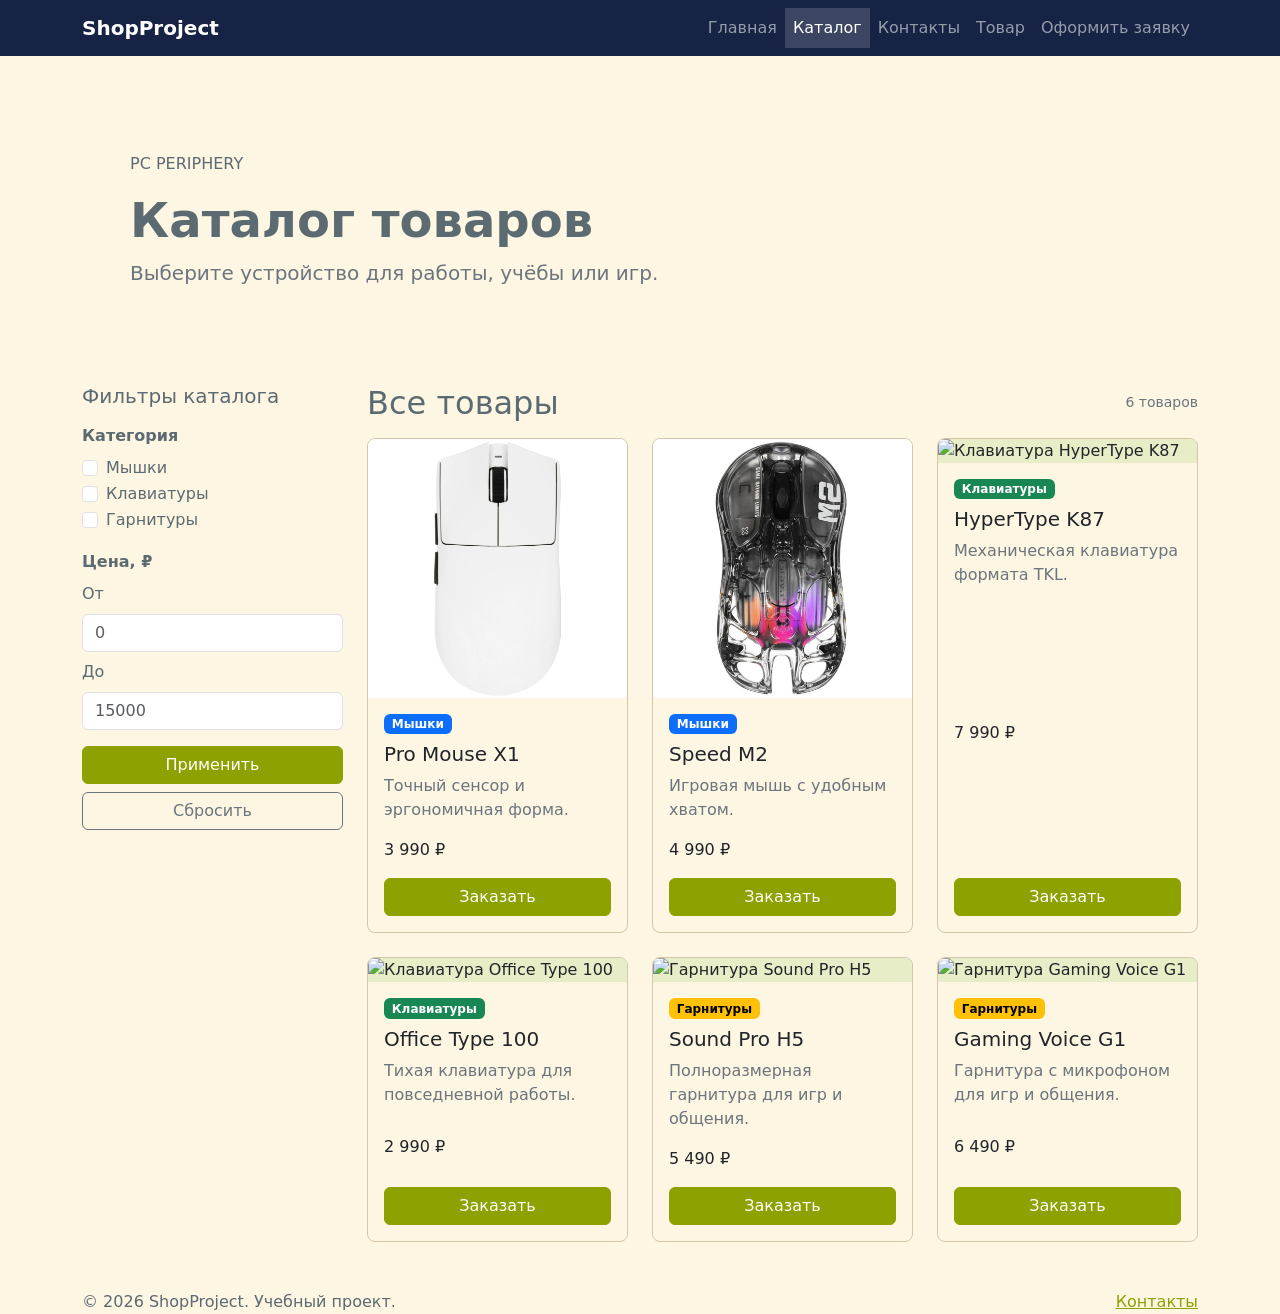
==== commit c5f76818: "k2 completed full" ====
--- a/catalog.html
+++ b/catalog.html
@@ -154,7 +154,7 @@
             >
               <article class="card product-card h-100">
                 <img
-                  src="images/product-1.svg"
+                  src="images/Product-1.jpg.webp"
                   class="card-img-top"
                   alt="Игровая мышь Pro Mouse X1"
                 />
@@ -185,7 +185,7 @@
             >
               <article class="card product-card h-100">
                 <img
-                  src="images/product-2.svg"
+                  src="images/Product-2.jpg.webp"
                   class="card-img-top"
                   alt="Игровая мышь Speed M2"
                 />
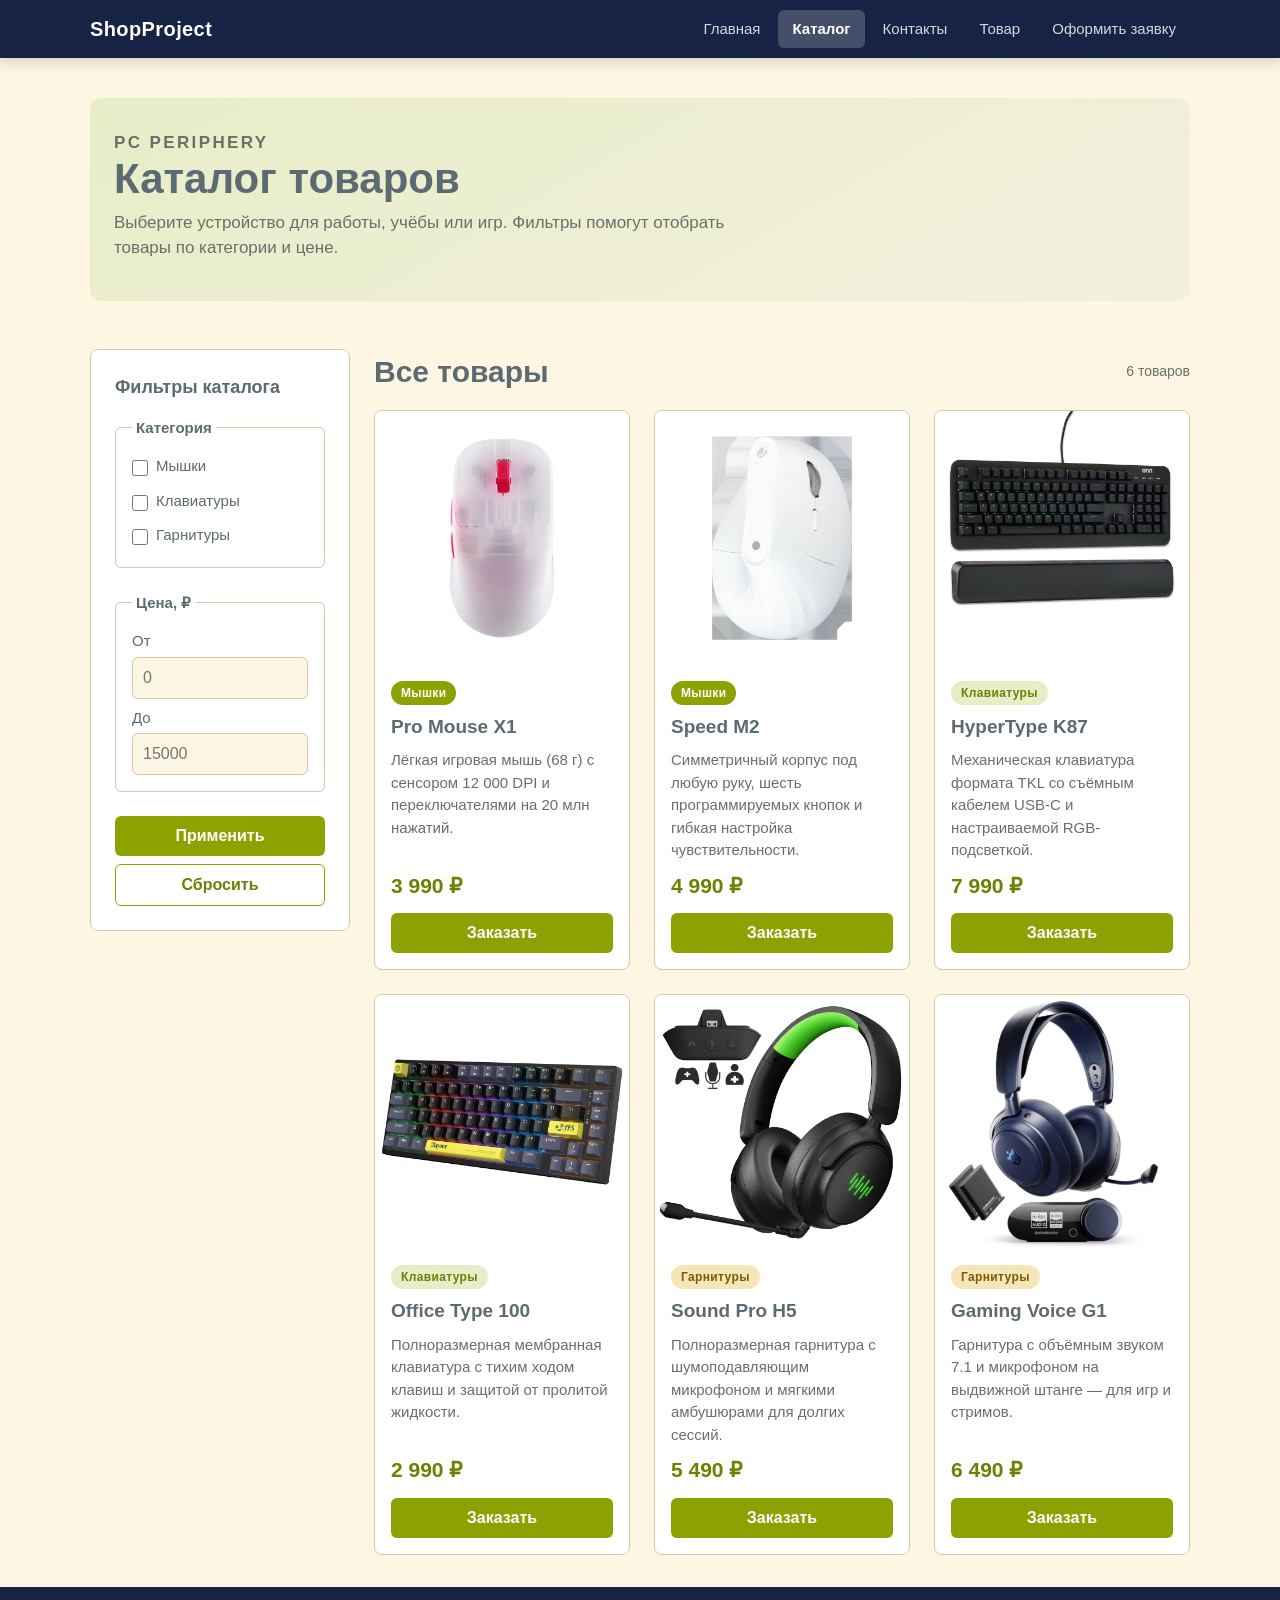
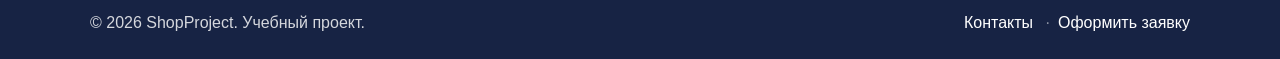
==== commit aa5c3807: "k3 f1" ====
--- a/catalog.html
+++ b/catalog.html
@@ -5,450 +5,448 @@
     <meta name="viewport" content="width=device-width, initial-scale=1" />
     <meta
       name="description"
-      content="Каталог компьютерной периферии ShopProject."
+      content="Каталог компьютерной периферии ShopProject: мыши, клавиатуры и гарнитуры с фильтрами по категории и цене."
     />
     <title>Каталог — ShopProject</title>
-    <link
-      href="https://cdn.jsdelivr.net/npm/bootstrap@5.3.3/dist/css/bootstrap.min.css"
-      rel="stylesheet"
-    />
-    <link rel="stylesheet" href="css/custom.css" />
-    <script
-      src="https://cdn.jsdelivr.net/npm/bootstrap@5.3.3/dist/js/bootstrap.bundle.min.js"
-      defer
-    ></script>
+    <link rel="stylesheet" href="css/style.css" />
     <script src="js/main.js" defer></script>
   </head>
   <body>
-    <header class="navbar navbar-expand-lg navbar-dark shop-navbar sticky-top">
-      <div class="container">
-        <a class="navbar-brand fw-bold" href="index.html">ShopProject</a
-        ><button
-          class="navbar-toggler"
+    <header class="site-header">
+      <div class="container site-header__inner">
+        <a class="site-header__brand" href="index.html">ShopProject</a>
+        <button
+          class="site-header__toggle"
           type="button"
-          data-bs-toggle="collapse"
-          data-bs-target="#mainNavigation"
+          id="navToggle"
           aria-controls="mainNavigation"
           aria-expanded="false"
           aria-label="Открыть меню"
         >
-          <span class="navbar-toggler-icon"></span>
+          <span></span><span></span><span></span>
         </button>
         <nav
-          class="collapse navbar-collapse"
+          class="site-nav"
           id="mainNavigation"
           aria-label="Основная навигация"
         >
-          <ul class="navbar-nav ms-auto">
-            <li class="nav-item">
-              <a class="nav-link" href="index.html">Главная</a>
+          <ul class="site-nav__list">
+            <li>
+              <a class="site-nav__link" href="index.html">Главная</a>
             </li>
-            <li class="nav-item">
-              <a class="nav-link active" aria-current="page" href="catalog.html"
+            <li>
+              <a
+                class="site-nav__link site-nav__link--active"
+                aria-current="page"
+                href="catalog.html"
                 >Каталог</a
               >
             </li>
-            <li class="nav-item">
-              <a class="nav-link" href="contacts.html">Контакты</a>
+            <li>
+              <a class="site-nav__link" href="contacts.html">Контакты</a>
             </li>
-            <li class="nav-item">
-              <a class="nav-link" href="product.html">Товар</a>
+            <li>
+              <a class="site-nav__link" href="product.html">Товар</a>
             </li>
-            <li class="nav-item">
-              <a class="nav-link" href="order.html">Оформить заявку</a>
+            <li>
+              <a class="site-nav__link" href="order.html">Оформить заявку</a>
             </li>
           </ul>
         </nav>
       </div>
     </header>
-    <main class="container py-5">
-      <div class="catalog-hero p-4 p-lg-5 mb-5">
+
+    <main class="container">
+      <section class="catalog-hero">
         <p class="eyebrow">PC PERIPHERY</p>
-        <h1 class="display-5 fw-bold">Каталог товаров</h1>
-        <p class="lead text-secondary mb-0">
-          Выберите устройство для работы, учёбы или игр.
+        <h1>Каталог товаров</h1>
+        <p>
+          Выберите устройство для работы, учёбы или игр. Фильтры помогут
+          отобрать товары по категории и цене.
         </p>
-      </div>
-      <div class="row g-4">
-        <aside class="col-lg-3">
-          <div class="filter-panel">
-            <h2 class="h5 mb-3">Фильтры каталога</h2>
-            <form id="catalogFilter">
-              <fieldset class="mb-3">
-                <legend class="fs-6 fw-semibold">Категория</legend>
-                <div class="form-check">
-                  <input
-                    class="form-check-input"
-                    type="checkbox"
-                    name="category"
-                    value="mouse"
-                    id="catMouse"
-                  /><label class="form-check-label" for="catMouse">Мышки</label>
-                </div>
-                <div class="form-check">
-                  <input
-                    class="form-check-input"
-                    type="checkbox"
-                    name="category"
-                    value="keyboard"
-                    id="catKeyboard"
-                  /><label class="form-check-label" for="catKeyboard"
-                    >Клавиатуры</label
-                  >
-                </div>
-                <div class="form-check">
-                  <input
-                    class="form-check-input"
-                    type="checkbox"
-                    name="category"
-                    value="headset"
-                    id="catHeadset"
-                  /><label class="form-check-label" for="catHeadset"
-                    >Гарнитуры</label
-                  >
-                </div>
-              </fieldset>
-              <fieldset class="mb-3">
-                <legend class="fs-6 fw-semibold">Цена, ₽</legend>
-                <label class="form-label" for="priceFrom">От</label
-                ><input
-                  class="form-control mb-2"
-                  type="number"
-                  id="priceFrom"
-                  min="0"
-                  placeholder="0"
-                /><label class="form-label" for="priceTo">До</label
-                ><input
-                  class="form-control"
-                  type="number"
-                  id="priceTo"
-                  min="0"
-                  placeholder="15000"
-                />
-              </fieldset>
-              <button class="btn btn-primary w-100" type="submit">
-                Применить</button
-              ><button
-                class="btn btn-outline-secondary w-100 mt-2"
+      </section>
+
+      <div class="catalog-layout">
+        <aside class="catalog-filters" aria-label="Фильтры каталога">
+          <h2 class="catalog-filters__title">Фильтры каталога</h2>
+          <form id="catalogFilter">
+            <fieldset>
+              <legend>Категория</legend>
+              <div class="form-check">
+                <input
+                  type="checkbox"
+                  name="category"
+                  value="mouse"
+                  id="catMouse"
+                /><label for="catMouse">Мышки</label>
+              </div>
+              <div class="form-check">
+                <input
+                  type="checkbox"
+                  name="category"
+                  value="keyboard"
+                  id="catKeyboard"
+                /><label for="catKeyboard">Клавиатуры</label>
+              </div>
+              <div class="form-check">
+                <input
+                  type="checkbox"
+                  name="category"
+                  value="headset"
+                  id="catHeadset"
+                /><label for="catHeadset">Гарнитуры</label>
+              </div>
+            </fieldset>
+            <fieldset>
+              <legend>Цена, ₽</legend>
+              <label for="priceFrom">От</label>
+              <input
+                type="number"
+                id="priceFrom"
+                min="0"
+                step="100"
+                placeholder="0"
+              />
+              <label for="priceTo">До</label>
+              <input
+                type="number"
+                id="priceTo"
+                min="0"
+                step="100"
+                placeholder="15000"
+              />
+            </fieldset>
+            <div>
+              <button
+                class="button button--primary button--block"
+                type="submit"
+              >
+                Применить
+              </button>
+              <button
+                class="button button--secondary button--block"
                 type="reset"
+                style="margin-top: 8px"
               >
                 Сбросить
               </button>
-            </form>
-          </div>
+            </div>
+          </form>
         </aside>
-        <section class="col-lg-9" aria-label="Список товаров">
-          <div
-            class="d-flex flex-wrap justify-content-between align-items-center mb-3 gap-2"
-          >
-            <h2 class="section-heading mb-0">Все товары</h2>
-            <span id="productCount" class="text-secondary small"
+
+        <section class="catalog-products" aria-label="Список товаров">
+          <div class="catalog-products__head">
+            <h2>Все товары</h2>
+            <span class="catalog-products__count" id="productCount"
               >6 товаров</span
             >
           </div>
-          <div class="row g-4" id="catalogGrid">
-            <div
-              class="col-sm-6 col-xl-4 product-item"
+
+          <div class="products-grid" id="catalogGrid">
+            <article
+              class="product-card product-item"
               data-category="mouse"
               data-price="3990"
             >
-              <article class="card product-card h-100">
-                <img
-                  src="images/Product-1.jpg.webp"
-                  class="card-img-top"
+              <div class="product-card__media">
+                <img
+                  class="product-card__image"
+                  src="images/product-mouse-x1.webp"
                   alt="Игровая мышь Pro Mouse X1"
                 />
-                <div class="card-body d-flex flex-column">
-                  <span class="badge text-bg-primary align-self-start mb-2"
-                    >Мышки</span
-                  >
-                  <h3 class="card-title h5">Pro Mouse X1</h3>
-                  <p class="card-text text-secondary">
-                    Точный сенсор и эргономичная форма.
-                  </p>
-                  <p class="price mt-auto">3 990 ₽</p>
-                  <button
-                    class="btn btn-primary mt-auto"
+              </div>
+              <div class="product-card__body">
+                <span class="badge badge--primary">Мышки</span>
+                <h3 class="product-card__title">Pro Mouse X1</h3>
+                <p class="product-card__description">
+                  Лёгкая игровая мышь (68 г) с сенсором 12 000 DPI и
+                  переключателями на 20 млн нажатий.
+                </p>
+                <p class="product-card__price">3 990 ₽</p>
+                <div class="product-card__actions">
+                  <button
+                    class="button button--primary button--block"
+                    type="button"
                     data-product="Pro Mouse X1"
-                    data-bs-toggle="modal"
-                    data-bs-target="#orderModal"
-                  >
-                    Заказать
-                  </button>
-                </div>
-              </article>
-            </div>
-            <div
-              class="col-sm-6 col-xl-4 product-item"
+                    data-open-dialog
+                  >
+                    Заказать
+                  </button>
+                </div>
+              </div>
+            </article>
+
+            <article
+              class="product-card product-item"
               data-category="mouse"
               data-price="4990"
             >
-              <article class="card product-card h-100">
-                <img
-                  src="images/Product-2.jpg.webp"
-                  class="card-img-top"
+              <div class="product-card__media">
+                <img
+                  class="product-card__image"
+                  src="images/product-mouse-speed.webp"
                   alt="Игровая мышь Speed M2"
                 />
-                <div class="card-body d-flex flex-column">
-                  <span class="badge text-bg-primary align-self-start mb-2"
-                    >Мышки</span
-                  >
-                  <h3 class="card-title h5">Speed M2</h3>
-                  <p class="card-text text-secondary">
-                    Игровая мышь с удобным хватом.
-                  </p>
-                  <p class="price mt-auto">4 990 ₽</p>
-                  <button
-                    class="btn btn-primary mt-auto"
+              </div>
+              <div class="product-card__body">
+                <span class="badge badge--primary">Мышки</span>
+                <h3 class="product-card__title">Speed M2</h3>
+                <p class="product-card__description">
+                  Симметричный корпус под любую руку, шесть программируемых
+                  кнопок и гибкая настройка чувствительности.
+                </p>
+                <p class="product-card__price">4 990 ₽</p>
+                <div class="product-card__actions">
+                  <button
+                    class="button button--primary button--block"
+                    type="button"
                     data-product="Speed M2"
-                    data-bs-toggle="modal"
-                    data-bs-target="#orderModal"
-                  >
-                    Заказать
-                  </button>
-                </div>
-              </article>
-            </div>
-            <div
-              class="col-sm-6 col-xl-4 product-item"
+                    data-open-dialog
+                  >
+                    Заказать
+                  </button>
+                </div>
+              </div>
+            </article>
+
+            <article
+              class="product-card product-item"
               data-category="keyboard"
               data-price="7990"
             >
-              <article class="card product-card h-100">
-                <img
-                  src="images/product-3.svg"
-                  class="card-img-top"
-                  alt="Клавиатура HyperType K87"
-                />
-                <div class="card-body d-flex flex-column">
-                  <span class="badge text-bg-success align-self-start mb-2"
-                    >Клавиатуры</span
-                  >
-                  <h3 class="card-title h5">HyperType K87</h3>
-                  <p class="card-text text-secondary">
-                    Механическая клавиатура формата TKL.
-                  </p>
-                  <p class="price mt-auto">7 990 ₽</p>
-                  <button
-                    class="btn btn-primary mt-auto"
+              <div class="product-card__media">
+                <img
+                  class="product-card__image"
+                  src="images/product-keyboard-hypertype.webp"
+                  alt="Механическая клавиатура HyperType K87"
+                />
+              </div>
+              <div class="product-card__body">
+                <span class="badge badge--soft">Клавиатуры</span>
+                <h3 class="product-card__title">HyperType K87</h3>
+                <p class="product-card__description">
+                  Механическая клавиатура формата TKL со съёмным кабелем USB-C и
+                  настраиваемой RGB-подсветкой.
+                </p>
+                <p class="product-card__price">7 990 ₽</p>
+                <div class="product-card__actions">
+                  <button
+                    class="button button--primary button--block"
+                    type="button"
                     data-product="HyperType K87"
-                    data-bs-toggle="modal"
-                    data-bs-target="#orderModal"
-                  >
-                    Заказать
-                  </button>
-                </div>
-              </article>
-            </div>
-            <div
-              class="col-sm-6 col-xl-4 product-item"
+                    data-open-dialog
+                  >
+                    Заказать
+                  </button>
+                </div>
+              </div>
+            </article>
+
+            <article
+              class="product-card product-item"
               data-category="keyboard"
               data-price="2990"
             >
-              <article class="card product-card h-100">
-                <img
-                  src="images/product-1.svg"
-                  class="card-img-top"
-                  alt="Клавиатура Office Type 100"
-                />
-                <div class="card-body d-flex flex-column">
-                  <span class="badge text-bg-success align-self-start mb-2"
-                    >Клавиатуры</span
-                  >
-                  <h3 class="card-title h5">Office Type 100</h3>
-                  <p class="card-text text-secondary">
-                    Тихая клавиатура для повседневной работы.
-                  </p>
-                  <p class="price mt-auto">2 990 ₽</p>
-                  <button
-                    class="btn btn-primary mt-auto"
+              <div class="product-card__media">
+                <img
+                  class="product-card__image"
+                  src="images/product-keyboard-office.webp"
+                  alt="Офисная клавиатура Office Type 100"
+                />
+              </div>
+              <div class="product-card__body">
+                <span class="badge badge--soft">Клавиатуры</span>
+                <h3 class="product-card__title">Office Type 100</h3>
+                <p class="product-card__description">
+                  Полноразмерная мембранная клавиатура с тихим ходом клавиш и
+                  защитой от пролитой жидкости.
+                </p>
+                <p class="product-card__price">2 990 ₽</p>
+                <div class="product-card__actions">
+                  <button
+                    class="button button--primary button--block"
+                    type="button"
                     data-product="Office Type 100"
-                    data-bs-toggle="modal"
-                    data-bs-target="#orderModal"
-                  >
-                    Заказать
-                  </button>
-                </div>
-              </article>
-            </div>
-            <div
-              class="col-sm-6 col-xl-4 product-item"
+                    data-open-dialog
+                  >
+                    Заказать
+                  </button>
+                </div>
+              </div>
+            </article>
+
+            <article
+              class="product-card product-item"
               data-category="headset"
               data-price="5490"
             >
-              <article class="card product-card h-100">
-                <img
-                  src="images/product-2.svg"
-                  class="card-img-top"
+              <div class="product-card__media">
+                <img
+                  class="product-card__image"
+                  src="images/product-headset-soundpro.webp"
                   alt="Гарнитура Sound Pro H5"
                 />
-                <div class="card-body d-flex flex-column">
-                  <span class="badge text-bg-warning align-self-start mb-2"
-                    >Гарнитуры</span
-                  >
-                  <h3 class="card-title h5">Sound Pro H5</h3>
-                  <p class="card-text text-secondary">
-                    Полноразмерная гарнитура для игр и общения.
-                  </p>
-                  <p class="price mt-auto">5 490 ₽</p>
-                  <button
-                    class="btn btn-primary mt-auto"
+              </div>
+              <div class="product-card__body">
+                <span class="badge badge--warning">Гарнитуры</span>
+                <h3 class="product-card__title">Sound Pro H5</h3>
+                <p class="product-card__description">
+                  Полноразмерная гарнитура с шумоподавляющим микрофоном и
+                  мягкими амбушюрами для долгих сессий.
+                </p>
+                <p class="product-card__price">5 490 ₽</p>
+                <div class="product-card__actions">
+                  <button
+                    class="button button--primary button--block"
+                    type="button"
                     data-product="Sound Pro H5"
-                    data-bs-toggle="modal"
-                    data-bs-target="#orderModal"
-                  >
-                    Заказать
-                  </button>
-                </div>
-              </article>
-            </div>
-            <div
-              class="col-sm-6 col-xl-4 product-item"
+                    data-open-dialog
+                  >
+                    Заказать
+                  </button>
+                </div>
+              </div>
+            </article>
+
+            <article
+              class="product-card product-item"
               data-category="headset"
               data-price="6490"
             >
-              <article class="card product-card h-100">
-                <img
-                  src="images/product-3.svg"
-                  class="card-img-top"
-                  alt="Гарнитура Gaming Voice G1"
-                />
-                <div class="card-body d-flex flex-column">
-                  <span class="badge text-bg-warning align-self-start mb-2"
-                    >Гарнитуры</span
-                  >
-                  <h3 class="card-title h5">Gaming Voice G1</h3>
-                  <p class="card-text text-secondary">
-                    Гарнитура с микрофоном для игр и общения.
-                  </p>
-                  <p class="price mt-auto">6 490 ₽</p>
-                  <button
-                    class="btn btn-primary mt-auto"
+              <div class="product-card__media">
+                <img
+                  class="product-card__image"
+                  src="images/product-headset-voice.webp"
+                  alt="Игровая гарнитура Gaming Voice G1"
+                />
+              </div>
+              <div class="product-card__body">
+                <span class="badge badge--warning">Гарнитуры</span>
+                <h3 class="product-card__title">Gaming Voice G1</h3>
+                <p class="product-card__description">
+                  Гарнитура с объёмным звуком 7.1 и микрофоном на выдвижной
+                  штанге — для игр и стримов.
+                </p>
+                <p class="product-card__price">6 490 ₽</p>
+                <div class="product-card__actions">
+                  <button
+                    class="button button--primary button--block"
+                    type="button"
                     data-product="Gaming Voice G1"
-                    data-bs-toggle="modal"
-                    data-bs-target="#orderModal"
-                  >
-                    Заказать
-                  </button>
-                </div>
-              </article>
-            </div>
-          </div>
-          <p id="noProducts" class="alert alert-info mt-4" hidden>
-            По выбранным условиям товары не найдены.
+                    data-open-dialog
+                  >
+                    Заказать
+                  </button>
+                </div>
+              </div>
+            </article>
+          </div>
+
+          <p class="notice" id="noProducts" hidden>
+            По выбранным условиям товары не найдены. Попробуйте смягчить фильтры
+            или сбросить их.
           </p>
         </section>
       </div>
     </main>
+
     <footer class="site-footer">
-      <div
-        class="container d-flex flex-column flex-md-row justify-content-between gap-2"
-      >
-        <span>© 2026 ShopProject. Учебный проект.</span
-        ><a href="contacts.html">Контакты</a>
+      <div class="container site-footer__inner">
+        <span>© 2026 ShopProject. Учебный проект.</span>
+        <span class="site-footer__links">
+          <a href="contacts.html">Контакты</a>
+          <a href="order.html">Оформить заявку</a>
+        </span>
       </div>
     </footer>
-    <div
-      class="modal fade"
+
+    <dialog
+      class="order-dialog"
       id="orderModal"
-      tabindex="-1"
       aria-labelledby="orderModalLabel"
-      aria-hidden="true"
     >
-      <div class="modal-dialog modal-dialog-centered">
-        <div class="modal-content">
-          <form id="quickOrderForm" novalidate>
-            <div class="modal-header">
-              <h2 class="modal-title fs-5" id="orderModalLabel">
-                Оформление заявки
-              </h2>
-              <button
-                type="button"
-                class="btn-close"
-                data-bs-dismiss="modal"
-                aria-label="Закрыть"
-              ></button>
-            </div>
-            <div class="modal-body">
-              <div class="mb-3">
-                <label for="quick-product" class="form-label">Товар</label
-                ><input
-                  id="quick-product"
-                  name="product"
-                  class="form-control"
-                  readonly
-                  required
-                />
-              </div>
-              <div class="mb-3">
-                <label for="quick-name" class="form-label">Имя</label
-                ><input
-                  id="quick-name"
-                  name="name"
-                  class="form-control"
-                  minlength="2"
-                  required
-                />
-              </div>
-              <div class="mb-3">
-                <label for="quick-email" class="form-label">E-mail</label
-                ><input
-                  id="quick-email"
-                  name="email"
-                  type="email"
-                  class="form-control"
-                  required
-                />
-              </div>
-              <div class="form-check mb-3">
-                <input
-                  id="quick-agreement"
-                  name="agreement"
-                  type="checkbox"
-                  class="form-check-input"
-                  required
-                /><label class="form-check-label" for="quick-agreement"
-                  >Согласен на обработку данных</label
-                >
-              </div>
-              <p class="small text-secondary mb-0">
-                Демонстрационная форма: данные не отправляются на сервер.
-              </p>
-            </div>
-            <div class="modal-footer">
-              <button
-                type="button"
-                class="btn btn-outline-secondary"
-                data-bs-dismiss="modal"
-              >
-                Отмена</button
-              ><button class="btn btn-primary" type="submit">
-                Отправить заявку
-              </button>
-            </div>
-          </form>
+      <form id="quickOrderForm" novalidate>
+        <div class="order-dialog__header">
+          <h2 class="order-dialog__title" id="orderModalLabel">
+            Оформление заявки
+          </h2>
+          <button
+            type="button"
+            class="order-dialog__close"
+            data-close-dialog
+            aria-label="Закрыть"
+          >
+            ×
+          </button>
         </div>
-      </div>
+        <div class="order-dialog__body">
+          <div class="order-form__field">
+            <label class="order-form__label" for="quick-product">Товар</label>
+            <input
+              class="order-form__input"
+              id="quick-product"
+              name="product"
+              readonly
+              required
+            />
+          </div>
+          <div class="order-form__field">
+            <label class="order-form__label" for="quick-name">Имя</label>
+            <input
+              class="order-form__input"
+              id="quick-name"
+              name="name"
+              minlength="2"
+              autocomplete="given-name"
+              placeholder="Как к вам обращаться?"
+              required
+            />
+          </div>
+          <div class="order-form__field">
+            <label class="order-form__label" for="quick-email">E-mail</label>
+            <input
+              class="order-form__input"
+              id="quick-email"
+              name="email"
+              type="email"
+              autocomplete="email"
+              placeholder="you@example.com"
+              required
+            />
+          </div>
+          <div class="form-check">
+            <input
+              id="quick-agreement"
+              name="agreement"
+              type="checkbox"
+              required
+            /><label for="quick-agreement">Согласен на обработку данных</label>
+          </div>
+          <p class="order-form__hint">
+            Демонстрационная форма: данные не отправляются на сервер.
+          </p>
+        </div>
+        <div class="order-dialog__footer">
+          <button
+            type="button"
+            class="button button--secondary"
+            data-close-dialog
+          >
+            Отмена
+          </button>
+          <button class="button button--primary" type="submit">
+            Отправить заявку
+          </button>
+        </div>
+      </form>
+    </dialog>
+
+    <div class="toast" id="siteToast" role="status" aria-live="polite">
+      <strong class="toast__title">ShopProject</strong>
+      <p class="toast__message" id="toastMessage">Готово!</p>
+      <button class="toast__close" type="button" aria-label="Закрыть">×</button>
     </div>
-    <div class="toast-container position-fixed bottom-0 end-0 p-3">
-      <div
-        id="siteToast"
-        class="toast"
-        role="status"
-        aria-live="polite"
-        aria-atomic="true"
-      >
-        <div class="toast-header">
-          <strong class="me-auto">ShopProject</strong
-          ><button
-            type="button"
-            class="btn-close"
-            data-bs-dismiss="toast"
-            aria-label="Закрыть"
-          ></button>
-        </div>
-        <div class="toast-body" id="toastMessage">Готово!</div>
-      </div>
-    </div>
+
+    <a class="back-to-top" href="#" aria-label="Наверх">↑</a>
   </body>
 </html>
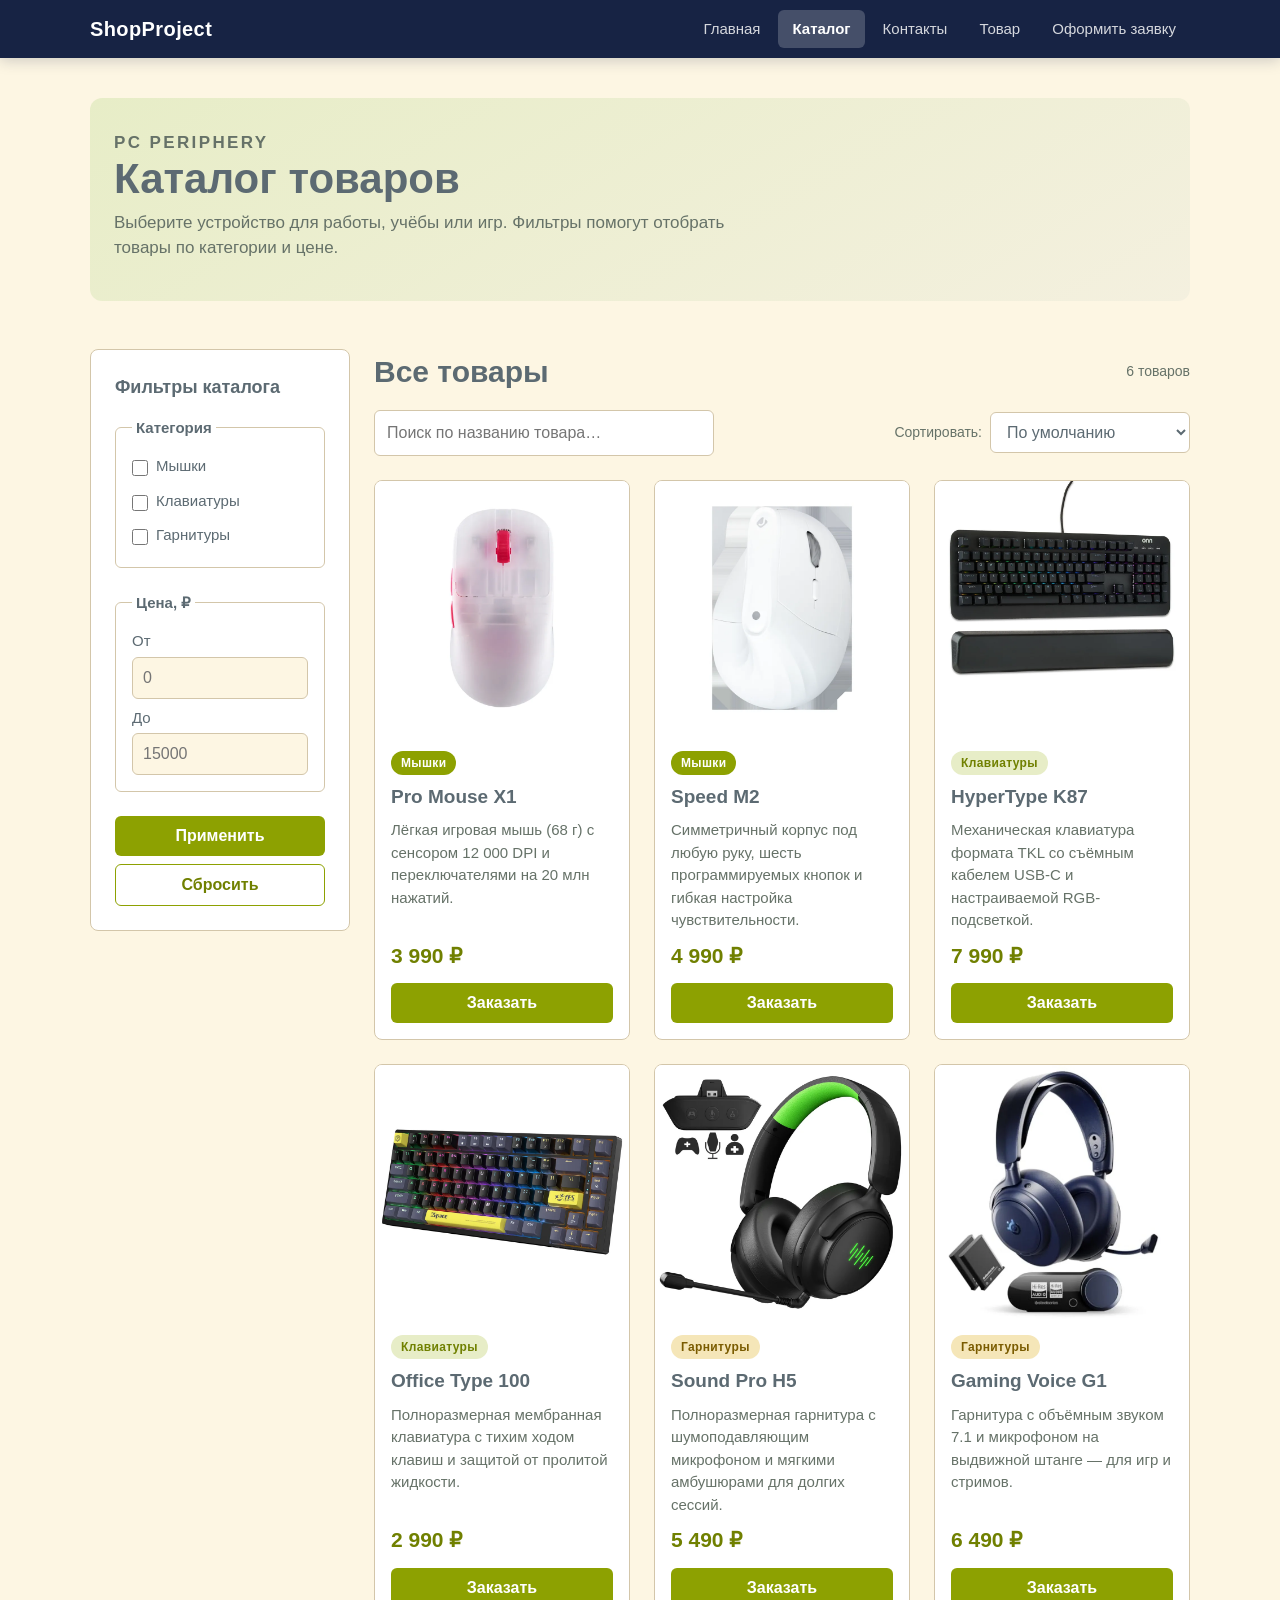
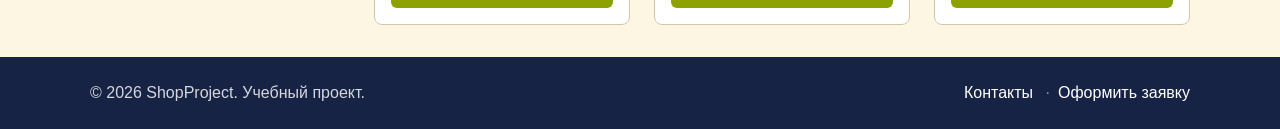
==== commit 5b3c22b0: "k4" ====
--- a/catalog.html
+++ b/catalog.html
@@ -9,6 +9,12 @@
     />
     <title>Каталог — ShopProject</title>
     <link rel="stylesheet" href="css/style.css" />
+    <!-- Порядок подключения важен: данные → отрисовка → поиск → фильтры → формы → точка входа -->
+    <script src="js/data.js" defer></script>
+    <script src="js/render.js" defer></script>
+    <script src="js/search.js" defer></script>
+    <script src="js/filters.js" defer></script>
+    <script src="js/form.js" defer></script>
     <script src="js/main.js" defer></script>
   </head>
   <body>
@@ -25,22 +31,13 @@
         >
           <span></span><span></span><span></span>
         </button>
-        <nav
-          class="site-nav"
-          id="mainNavigation"
-          aria-label="Основная навигация"
-        >
+        <nav class="site-nav" id="mainNavigation" aria-label="Основная навигация">
           <ul class="site-nav__list">
             <li>
               <a class="site-nav__link" href="index.html">Главная</a>
             </li>
             <li>
-              <a
-                class="site-nav__link site-nav__link--active"
-                aria-current="page"
-                href="catalog.html"
-                >Каталог</a
-              >
+              <a class="site-nav__link site-nav__link--active" aria-current="page" href="catalog.html">Каталог</a>
             </li>
             <li>
               <a class="site-nav__link" href="contacts.html">Контакты</a>
@@ -117,10 +114,7 @@
               />
             </fieldset>
             <div>
-              <button
-                class="button button--primary button--block"
-                type="submit"
-              >
+              <button class="button button--primary button--block" type="submit">
                 Применить
               </button>
               <button
@@ -142,209 +136,41 @@
             >
           </div>
 
-          <div class="products-grid" id="catalogGrid">
-            <article
-              class="product-card product-item"
-              data-category="mouse"
-              data-price="3990"
-            >
-              <div class="product-card__media">
-                <img
-                  class="product-card__image"
-                  src="images/product-mouse-x1.webp"
-                  alt="Игровая мышь Pro Mouse X1"
-                />
-              </div>
-              <div class="product-card__body">
-                <span class="badge badge--primary">Мышки</span>
-                <h3 class="product-card__title">Pro Mouse X1</h3>
-                <p class="product-card__description">
-                  Лёгкая игровая мышь (68 г) с сенсором 12 000 DPI и
-                  переключателями на 20 млн нажатий.
-                </p>
-                <p class="product-card__price">3 990 ₽</p>
-                <div class="product-card__actions">
-                  <button
-                    class="button button--primary button--block"
-                    type="button"
-                    data-product="Pro Mouse X1"
-                    data-open-dialog
-                  >
-                    Заказать
-                  </button>
-                </div>
-              </div>
-            </article>
-
-            <article
-              class="product-card product-item"
-              data-category="mouse"
-              data-price="4990"
-            >
-              <div class="product-card__media">
-                <img
-                  class="product-card__image"
-                  src="images/product-mouse-speed.webp"
-                  alt="Игровая мышь Speed M2"
-                />
-              </div>
-              <div class="product-card__body">
-                <span class="badge badge--primary">Мышки</span>
-                <h3 class="product-card__title">Speed M2</h3>
-                <p class="product-card__description">
-                  Симметричный корпус под любую руку, шесть программируемых
-                  кнопок и гибкая настройка чувствительности.
-                </p>
-                <p class="product-card__price">4 990 ₽</p>
-                <div class="product-card__actions">
-                  <button
-                    class="button button--primary button--block"
-                    type="button"
-                    data-product="Speed M2"
-                    data-open-dialog
-                  >
-                    Заказать
-                  </button>
-                </div>
-              </div>
-            </article>
-
-            <article
-              class="product-card product-item"
-              data-category="keyboard"
-              data-price="7990"
-            >
-              <div class="product-card__media">
-                <img
-                  class="product-card__image"
-                  src="images/product-keyboard-hypertype.webp"
-                  alt="Механическая клавиатура HyperType K87"
-                />
-              </div>
-              <div class="product-card__body">
-                <span class="badge badge--soft">Клавиатуры</span>
-                <h3 class="product-card__title">HyperType K87</h3>
-                <p class="product-card__description">
-                  Механическая клавиатура формата TKL со съёмным кабелем USB-C и
-                  настраиваемой RGB-подсветкой.
-                </p>
-                <p class="product-card__price">7 990 ₽</p>
-                <div class="product-card__actions">
-                  <button
-                    class="button button--primary button--block"
-                    type="button"
-                    data-product="HyperType K87"
-                    data-open-dialog
-                  >
-                    Заказать
-                  </button>
-                </div>
-              </div>
-            </article>
-
-            <article
-              class="product-card product-item"
-              data-category="keyboard"
-              data-price="2990"
-            >
-              <div class="product-card__media">
-                <img
-                  class="product-card__image"
-                  src="images/product-keyboard-office.webp"
-                  alt="Офисная клавиатура Office Type 100"
-                />
-              </div>
-              <div class="product-card__body">
-                <span class="badge badge--soft">Клавиатуры</span>
-                <h3 class="product-card__title">Office Type 100</h3>
-                <p class="product-card__description">
-                  Полноразмерная мембранная клавиатура с тихим ходом клавиш и
-                  защитой от пролитой жидкости.
-                </p>
-                <p class="product-card__price">2 990 ₽</p>
-                <div class="product-card__actions">
-                  <button
-                    class="button button--primary button--block"
-                    type="button"
-                    data-product="Office Type 100"
-                    data-open-dialog
-                  >
-                    Заказать
-                  </button>
-                </div>
-              </div>
-            </article>
-
-            <article
-              class="product-card product-item"
-              data-category="headset"
-              data-price="5490"
-            >
-              <div class="product-card__media">
-                <img
-                  class="product-card__image"
-                  src="images/product-headset-soundpro.webp"
-                  alt="Гарнитура Sound Pro H5"
-                />
-              </div>
-              <div class="product-card__body">
-                <span class="badge badge--warning">Гарнитуры</span>
-                <h3 class="product-card__title">Sound Pro H5</h3>
-                <p class="product-card__description">
-                  Полноразмерная гарнитура с шумоподавляющим микрофоном и
-                  мягкими амбушюрами для долгих сессий.
-                </p>
-                <p class="product-card__price">5 490 ₽</p>
-                <div class="product-card__actions">
-                  <button
-                    class="button button--primary button--block"
-                    type="button"
-                    data-product="Sound Pro H5"
-                    data-open-dialog
-                  >
-                    Заказать
-                  </button>
-                </div>
-              </div>
-            </article>
-
-            <article
-              class="product-card product-item"
-              data-category="headset"
-              data-price="6490"
-            >
-              <div class="product-card__media">
-                <img
-                  class="product-card__image"
-                  src="images/product-headset-voice.webp"
-                  alt="Игровая гарнитура Gaming Voice G1"
-                />
-              </div>
-              <div class="product-card__body">
-                <span class="badge badge--warning">Гарнитуры</span>
-                <h3 class="product-card__title">Gaming Voice G1</h3>
-                <p class="product-card__description">
-                  Гарнитура с объёмным звуком 7.1 и микрофоном на выдвижной
-                  штанге — для игр и стримов.
-                </p>
-                <p class="product-card__price">6 490 ₽</p>
-                <div class="product-card__actions">
-                  <button
-                    class="button button--primary button--block"
-                    type="button"
-                    data-product="Gaming Voice G1"
-                    data-open-dialog
-                  >
-                    Заказать
-                  </button>
-                </div>
-              </div>
-            </article>
-          </div>
+          <!-- Панель поиска и сортировки -->
+          <div class="catalog-toolbar">
+            <div class="catalog-toolbar__search">
+              <input
+                class="order-form__input"
+                type="search"
+                id="catalogSearch"
+                placeholder="Поиск по названию товара…"
+                aria-label="Поиск по названию товара"
+              />
+            </div>
+            <div class="catalog-toolbar__sort">
+              <label class="catalog-toolbar__label" for="catalogSort"
+                >Сортировать:</label
+              >
+              <select
+                class="order-form__select"
+                id="catalogSort"
+                aria-label="Сортировка товаров"
+              >
+                <option value="default">По умолчанию</option>
+                <option value="price-asc">Сначала дешевле</option>
+                <option value="price-desc">Сначала дороже</option>
+                <option value="name-asc">По названию: А → Я</option>
+                <option value="name-desc">По названию: Я → А</option>
+              </select>
+            </div>
+          </div>
+
+          <!-- Карточки товаров генерируются из массива products (js/data.js) -->
+          <div class="products-grid" id="catalogGrid"></div>
 
           <p class="notice" id="noProducts" hidden>
-            По выбранным условиям товары не найдены. Попробуйте смягчить фильтры
-            или сбросить их.
+            По выбранным условиям товары не найдены. Попробуйте изменить
+            поиск, смягчить фильтры или сбросить их.
           </p>
         </section>
       </div>
@@ -360,11 +186,7 @@
       </div>
     </footer>
 
-    <dialog
-      class="order-dialog"
-      id="orderModal"
-      aria-labelledby="orderModalLabel"
-    >
+    <dialog class="order-dialog" id="orderModal" aria-labelledby="orderModalLabel">
       <form id="quickOrderForm" novalidate>
         <div class="order-dialog__header">
           <h2 class="order-dialog__title" id="orderModalLabel">
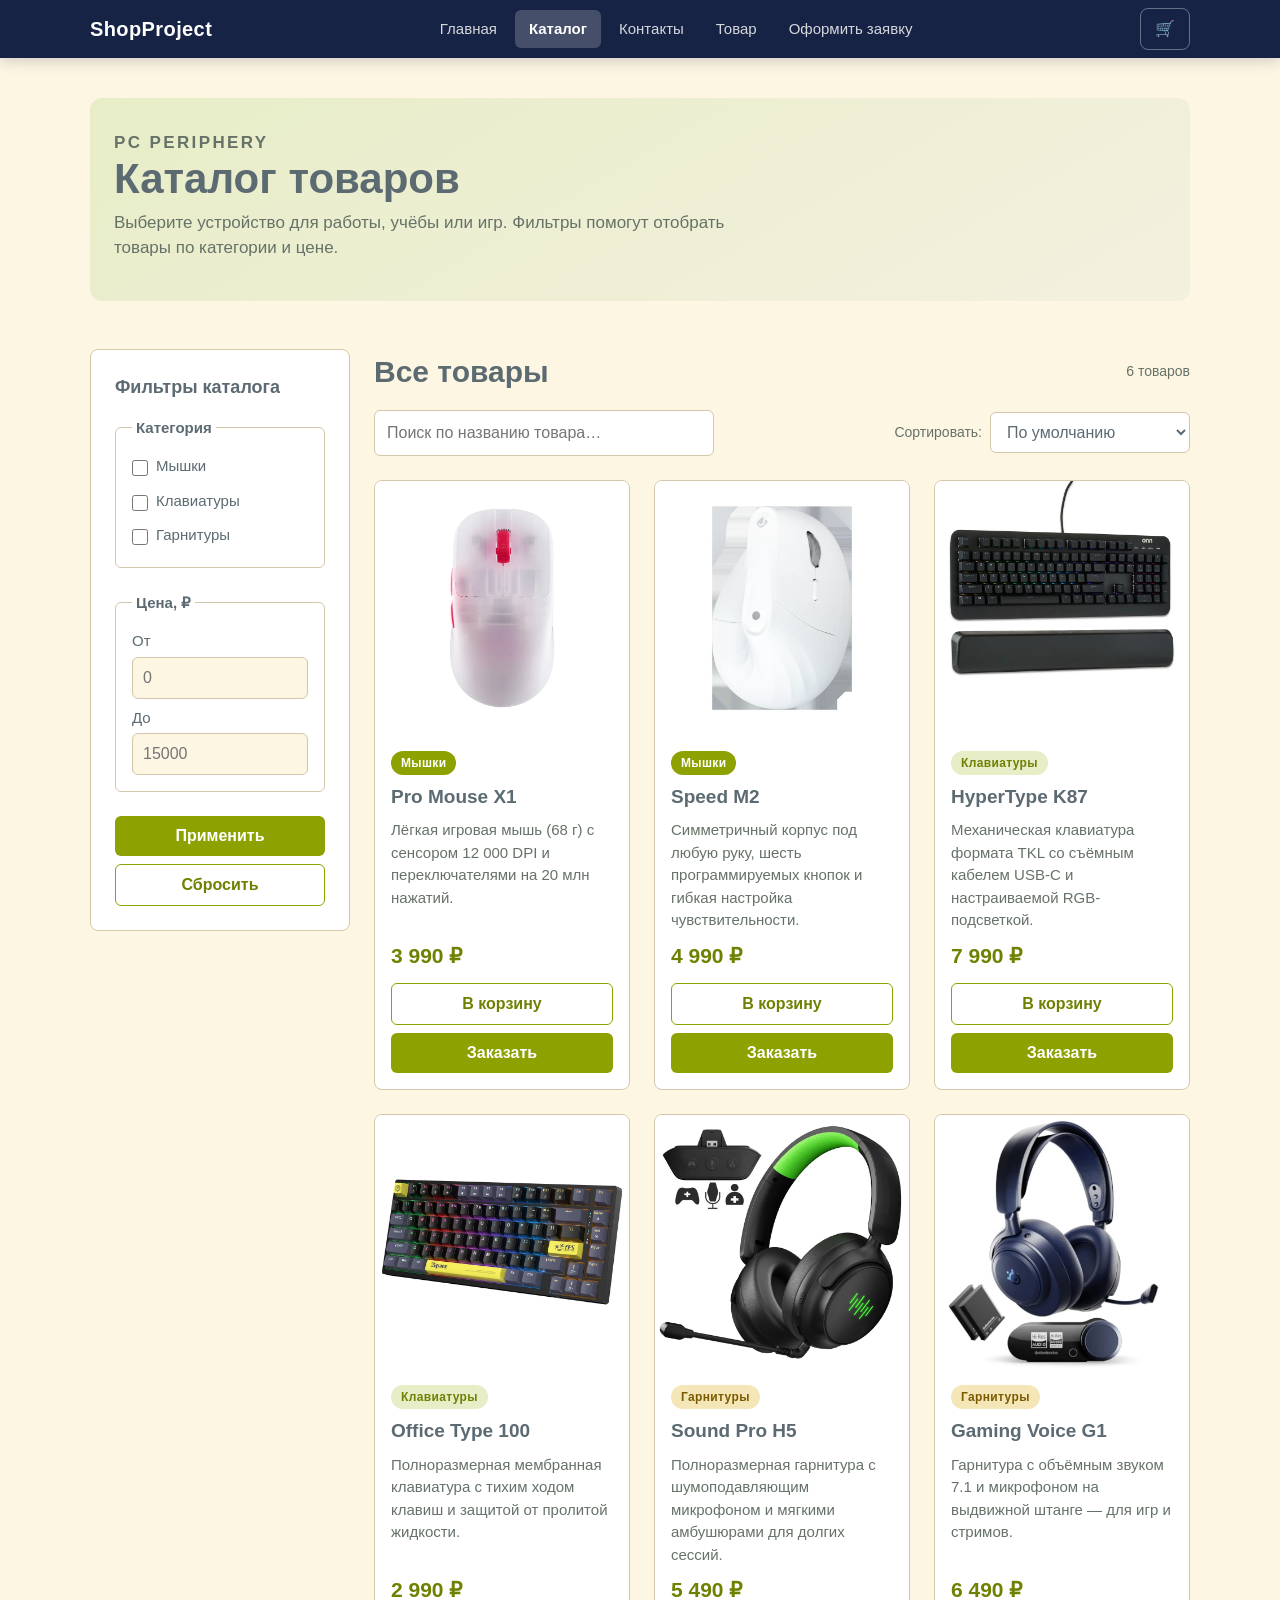
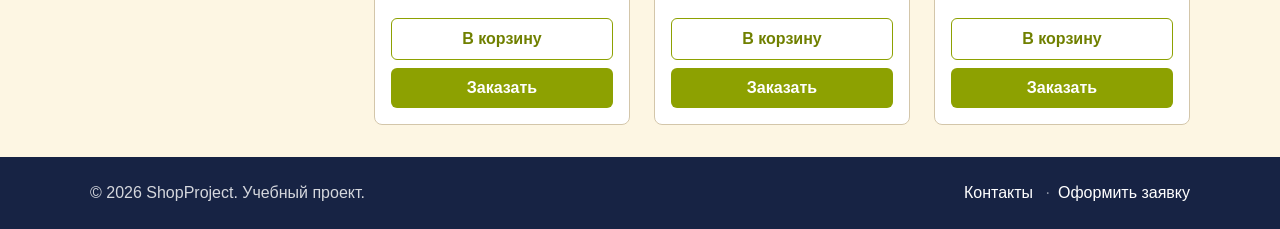
==== commit 32a551aa: "k4 f1" ====
--- a/catalog.html
+++ b/catalog.html
@@ -15,6 +15,7 @@
     <script src="js/search.js" defer></script>
     <script src="js/filters.js" defer></script>
     <script src="js/form.js" defer></script>
+    <script src="js/cart.js" defer></script>
     <script src="js/main.js" defer></script>
   </head>
   <body>
@@ -31,13 +32,22 @@
         >
           <span></span><span></span><span></span>
         </button>
-        <nav class="site-nav" id="mainNavigation" aria-label="Основная навигация">
+        <nav
+          class="site-nav"
+          id="mainNavigation"
+          aria-label="Основная навигация"
+        >
           <ul class="site-nav__list">
             <li>
               <a class="site-nav__link" href="index.html">Главная</a>
             </li>
             <li>
-              <a class="site-nav__link site-nav__link--active" aria-current="page" href="catalog.html">Каталог</a>
+              <a
+                class="site-nav__link site-nav__link--active"
+                aria-current="page"
+                href="catalog.html"
+                >Каталог</a
+              >
             </li>
             <li>
               <a class="site-nav__link" href="contacts.html">Контакты</a>
@@ -101,7 +111,7 @@
                 type="number"
                 id="priceFrom"
                 min="0"
-                step="100"
+                step="1"
                 placeholder="0"
               />
               <label for="priceTo">До</label>
@@ -109,12 +119,15 @@
                 type="number"
                 id="priceTo"
                 min="0"
-                step="100"
+                step="1"
                 placeholder="15000"
               />
             </fieldset>
             <div>
-              <button class="button button--primary button--block" type="submit">
+              <button
+                class="button button--primary button--block"
+                type="submit"
+              >
                 Применить
               </button>
               <button
@@ -169,8 +182,8 @@
           <div class="products-grid" id="catalogGrid"></div>
 
           <p class="notice" id="noProducts" hidden>
-            По выбранным условиям товары не найдены. Попробуйте изменить
-            поиск, смягчить фильтры или сбросить их.
+            По выбранным условиям товары не найдены. Попробуйте изменить поиск,
+            смягчить фильтры или сбросить их.
           </p>
         </section>
       </div>
@@ -186,7 +199,11 @@
       </div>
     </footer>
 
-    <dialog class="order-dialog" id="orderModal" aria-labelledby="orderModalLabel">
+    <dialog
+      class="order-dialog"
+      id="orderModal"
+      aria-labelledby="orderModalLabel"
+    >
       <form id="quickOrderForm" novalidate>
         <div class="order-dialog__header">
           <h2 class="order-dialog__title" id="orderModalLabel">
